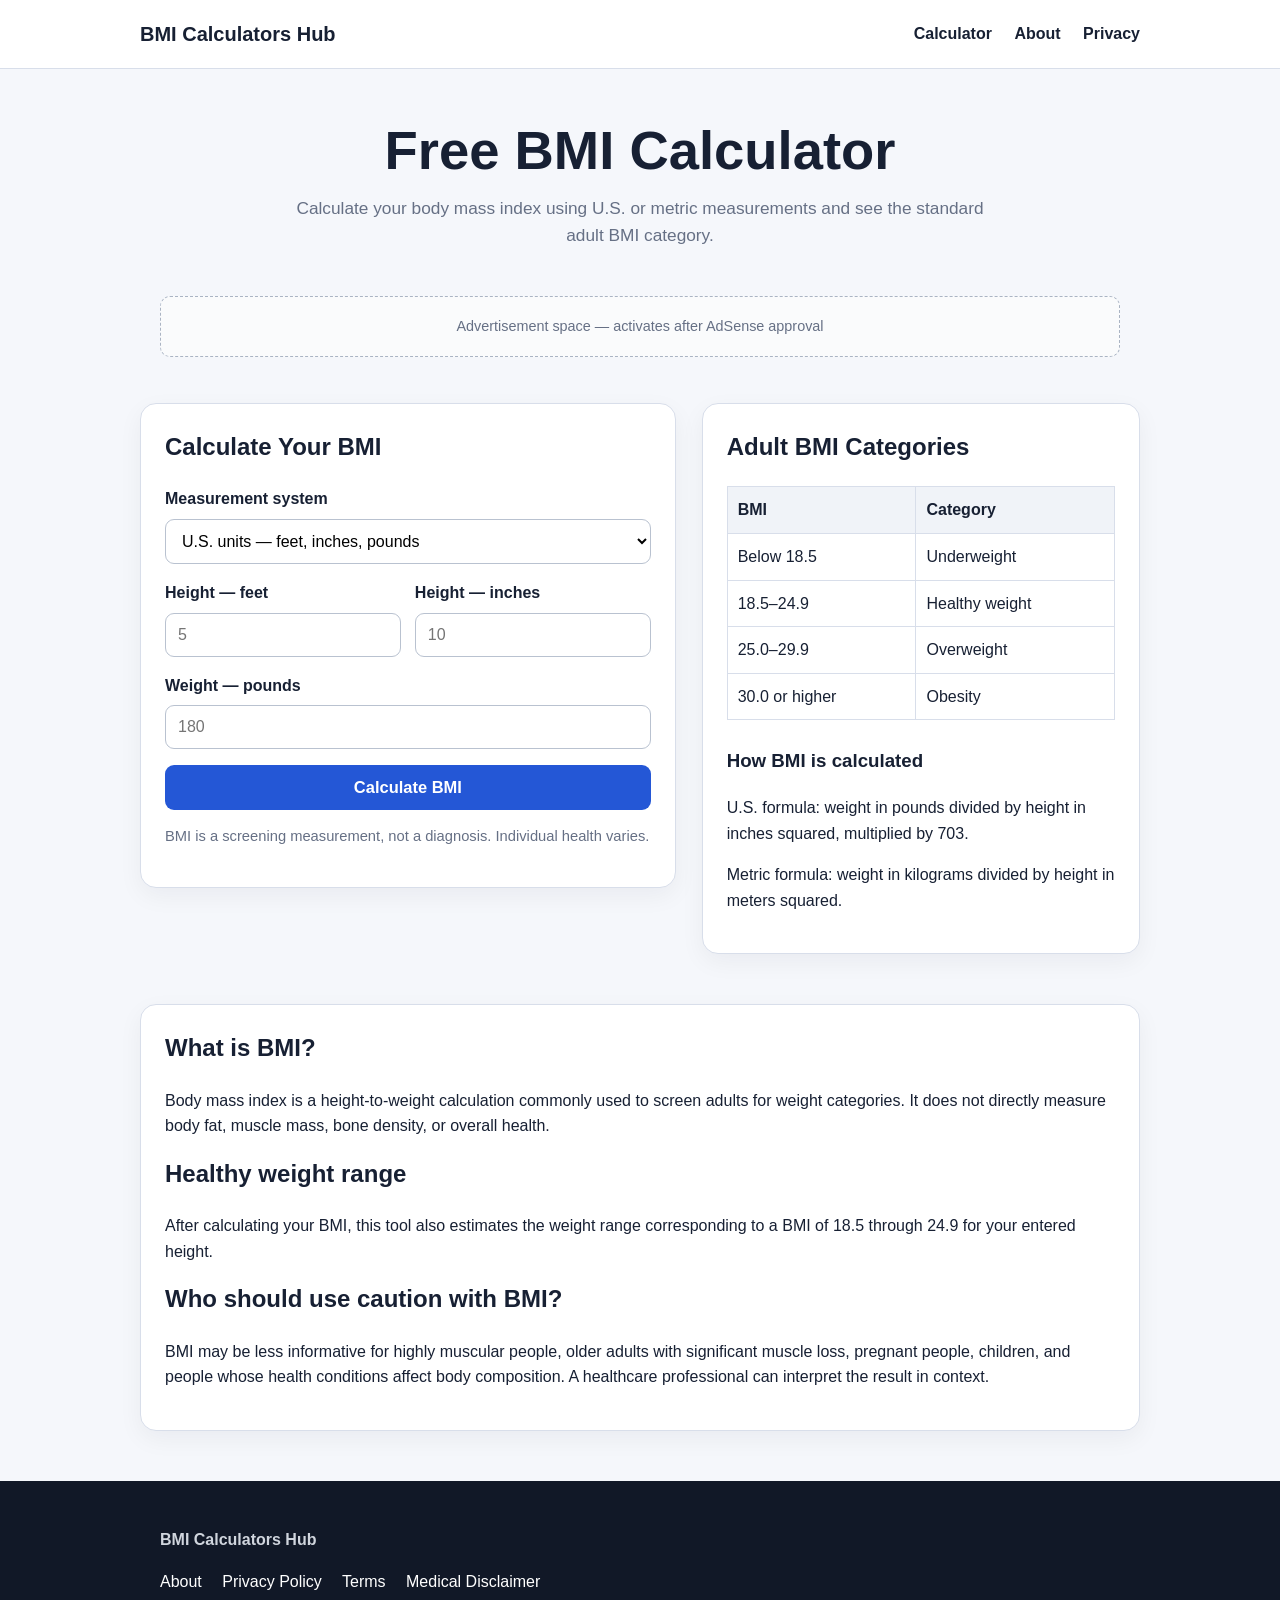
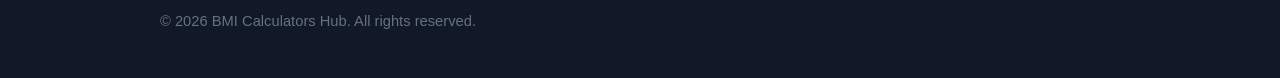
==== index.html @ f3362b6f "Add files via upload" ====
<!DOCTYPE html>
<html lang="en">
<head>

<meta charset="UTF-8">
<meta name="viewport" content="width=device-width, initial-scale=1.0">
<link rel="stylesheet" href="style.css">

<title>BMI Calculator – Calculate Your Body Mass Index</title>
<meta name="description" content="Use our free BMI calculator to estimate your body mass index and healthy weight range using feet, inches, pounds, centimeters, or kilograms.">
<link rel="canonical" href="https://bmicalculatorshub.com/">
<!-- Paste your AdSense code immediately below this line after Google gives it to you. -->
</head>
<body>

<header>
  <div class="wrap topbar">
    <a class="brand" href="index.html">BMI Calculators Hub</a>
    <nav>
      <a href="index.html">Calculator</a>
      <a href="about.html">About</a>
      <a href="privacy.html">Privacy</a>
    </nav>
  </div>
</header>

<main>
  <section class="hero wrap">
    <h1>Free BMI Calculator</h1>
    <p>Calculate your body mass index using U.S. or metric measurements and see the standard adult BMI category.</p>
  </section>

  <div class="wrap">
    <div class="ad-slot">Advertisement space — activates after AdSense approval</div>
  </div>

  <section class="wrap grid">
    <div class="card">
      <h2>Calculate Your BMI</h2>
      <div class="field">
        <label for="units">Measurement system</label>
        <select id="units">
          <option value="us">U.S. units — feet, inches, pounds</option>
          <option value="metric">Metric — centimeters, kilograms</option>
        </select>
      </div>

      <div id="usFields">
        <div class="row">
          <div class="field">
            <label for="feet">Height — feet</label>
            <input id="feet" type="number" min="1" max="8" placeholder="5">
          </div>
          <div class="field">
            <label for="inches">Height — inches</label>
            <input id="inches" type="number" min="0" max="11.99" step="0.1" placeholder="10">
          </div>
        </div>
        <div class="field">
          <label for="pounds">Weight — pounds</label>
          <input id="pounds" type="number" min="1" step="0.1" placeholder="180">
        </div>
      </div>

      <div id="metricFields" style="display:none">
        <div class="field">
          <label for="centimeters">Height — centimeters</label>
          <input id="centimeters" type="number" min="50" max="275" step="0.1" placeholder="178">
        </div>
        <div class="field">
          <label for="kilograms">Weight — kilograms</label>
          <input id="kilograms" type="number" min="1" step="0.1" placeholder="82">
        </div>
      </div>

      <button id="calculateBtn">Calculate BMI</button>
      <div class="result" id="result" aria-live="polite"></div>
      <p class="note">BMI is a screening measurement, not a diagnosis. Individual health varies.</p>
    </div>

    <aside class="card">
      <h2>Adult BMI Categories</h2>
      <table>
        <tr><th>BMI</th><th>Category</th></tr>
        <tr><td>Below 18.5</td><td>Underweight</td></tr>
        <tr><td>18.5–24.9</td><td>Healthy weight</td></tr>
        <tr><td>25.0–29.9</td><td>Overweight</td></tr>
        <tr><td>30.0 or higher</td><td>Obesity</td></tr>
      </table>
      <h3 style="margin-top:26px">How BMI is calculated</h3>
      <p>U.S. formula: weight in pounds divided by height in inches squared, multiplied by 703.</p>
      <p>Metric formula: weight in kilograms divided by height in meters squared.</p>
    </aside>
  </section>

  <section class="wrap card">
    <h2>What is BMI?</h2>
    <p>Body mass index is a height-to-weight calculation commonly used to screen adults for weight categories. It does not directly measure body fat, muscle mass, bone density, or overall health.</p>

    <h2>Healthy weight range</h2>
    <p>After calculating your BMI, this tool also estimates the weight range corresponding to a BMI of 18.5 through 24.9 for your entered height.</p>

    <h2>Who should use caution with BMI?</h2>
    <p>BMI may be less informative for highly muscular people, older adults with significant muscle loss, pregnant people, children, and people whose health conditions affect body composition. A healthcare professional can interpret the result in context.</p>
  </section>
</main>

<footer>
  <div class="wrap">
    <p><strong>BMI Calculators Hub</strong></p>
    <p>
      <a href="about.html">About</a>
      <a href="privacy.html">Privacy Policy</a>
      <a href="terms.html">Terms</a>
      <a href="disclaimer.html">Medical Disclaimer</a>
    </p>
    <p class="note">© 2026 BMI Calculators Hub. All rights reserved.</p>
  </div>
</footer>

<script src="script.js"></script>
</body>
</html>
---- style.css ----
:root{
  --bg:#f5f7fb;--card:#ffffff;--text:#172033;--muted:#667085;
  --primary:#2457d6;--primary-dark:#193fa3;--border:#d8deea;
  --good:#16794d;--warn:#a15c00;--bad:#b42318;
}
*{box-sizing:border-box}
body{
  margin:0;font-family:Arial,Helvetica,sans-serif;background:var(--bg);
  color:var(--text);line-height:1.6;
}
header{background:#fff;border-bottom:1px solid var(--border)}
.wrap{max-width:1000px;margin:auto;padding:0 20px}
.topbar{display:flex;justify-content:space-between;align-items:center;gap:20px;padding:18px 0;flex-wrap:wrap}
.brand{font-size:1.25rem;font-weight:800;color:var(--text);text-decoration:none}
nav a{color:var(--text);text-decoration:none;margin-left:18px;font-weight:600}
nav a:hover{color:var(--primary)}
.hero{padding:52px 0 26px;text-align:center}
.hero h1{font-size:clamp(2rem,5vw,3.4rem);line-height:1.1;margin:0 0 14px}
.hero p{max-width:700px;margin:0 auto;color:var(--muted);font-size:1.08rem}
.grid{display:grid;grid-template-columns:1.1fr .9fr;gap:26px;align-items:start;padding:26px 0 50px}
.card{background:var(--card);border:1px solid var(--border);border-radius:16px;padding:24px;box-shadow:0 8px 24px rgba(16,24,40,.05)}
.card h2,.card h3{margin-top:0}
label{display:block;font-weight:700;margin-bottom:7px}
input,select{
  width:100%;padding:12px;border:1px solid #b9c2d0;border-radius:9px;
  font-size:1rem;background:#fff
}
.row{display:grid;grid-template-columns:1fr 1fr;gap:14px}
.field{margin-bottom:16px}
button{
  width:100%;padding:13px 16px;border:0;border-radius:9px;background:var(--primary);
  color:#fff;font-size:1.03rem;font-weight:800;cursor:pointer
}
button:hover{background:var(--primary-dark)}
.result{margin-top:18px;padding:18px;border-radius:12px;background:#eef3ff;display:none}
.result strong{font-size:1.4rem}
.note{font-size:.92rem;color:var(--muted)}
table{width:100%;border-collapse:collapse;margin-top:12px}
th,td{border:1px solid var(--border);padding:10px;text-align:left}
th{background:#f0f3f8}
.content{padding:40px 0}
.content h1{line-height:1.2}
.content h2{margin-top:32px}
footer{margin-top:50px;background:#111827;color:#d0d5dd;padding:30px 0}
footer a{color:#fff;text-decoration:none;margin-right:16px}
.ad-slot{
  border:1px dashed #aab4c3;background:#fafbfc;color:#667085;text-align:center;
  padding:18px;border-radius:10px;margin:20px 0;font-size:.9rem
}
@media(max-width:760px){
  .grid{grid-template-columns:1fr}
  .row{grid-template-columns:1fr}
  nav a{margin-left:10px}
}
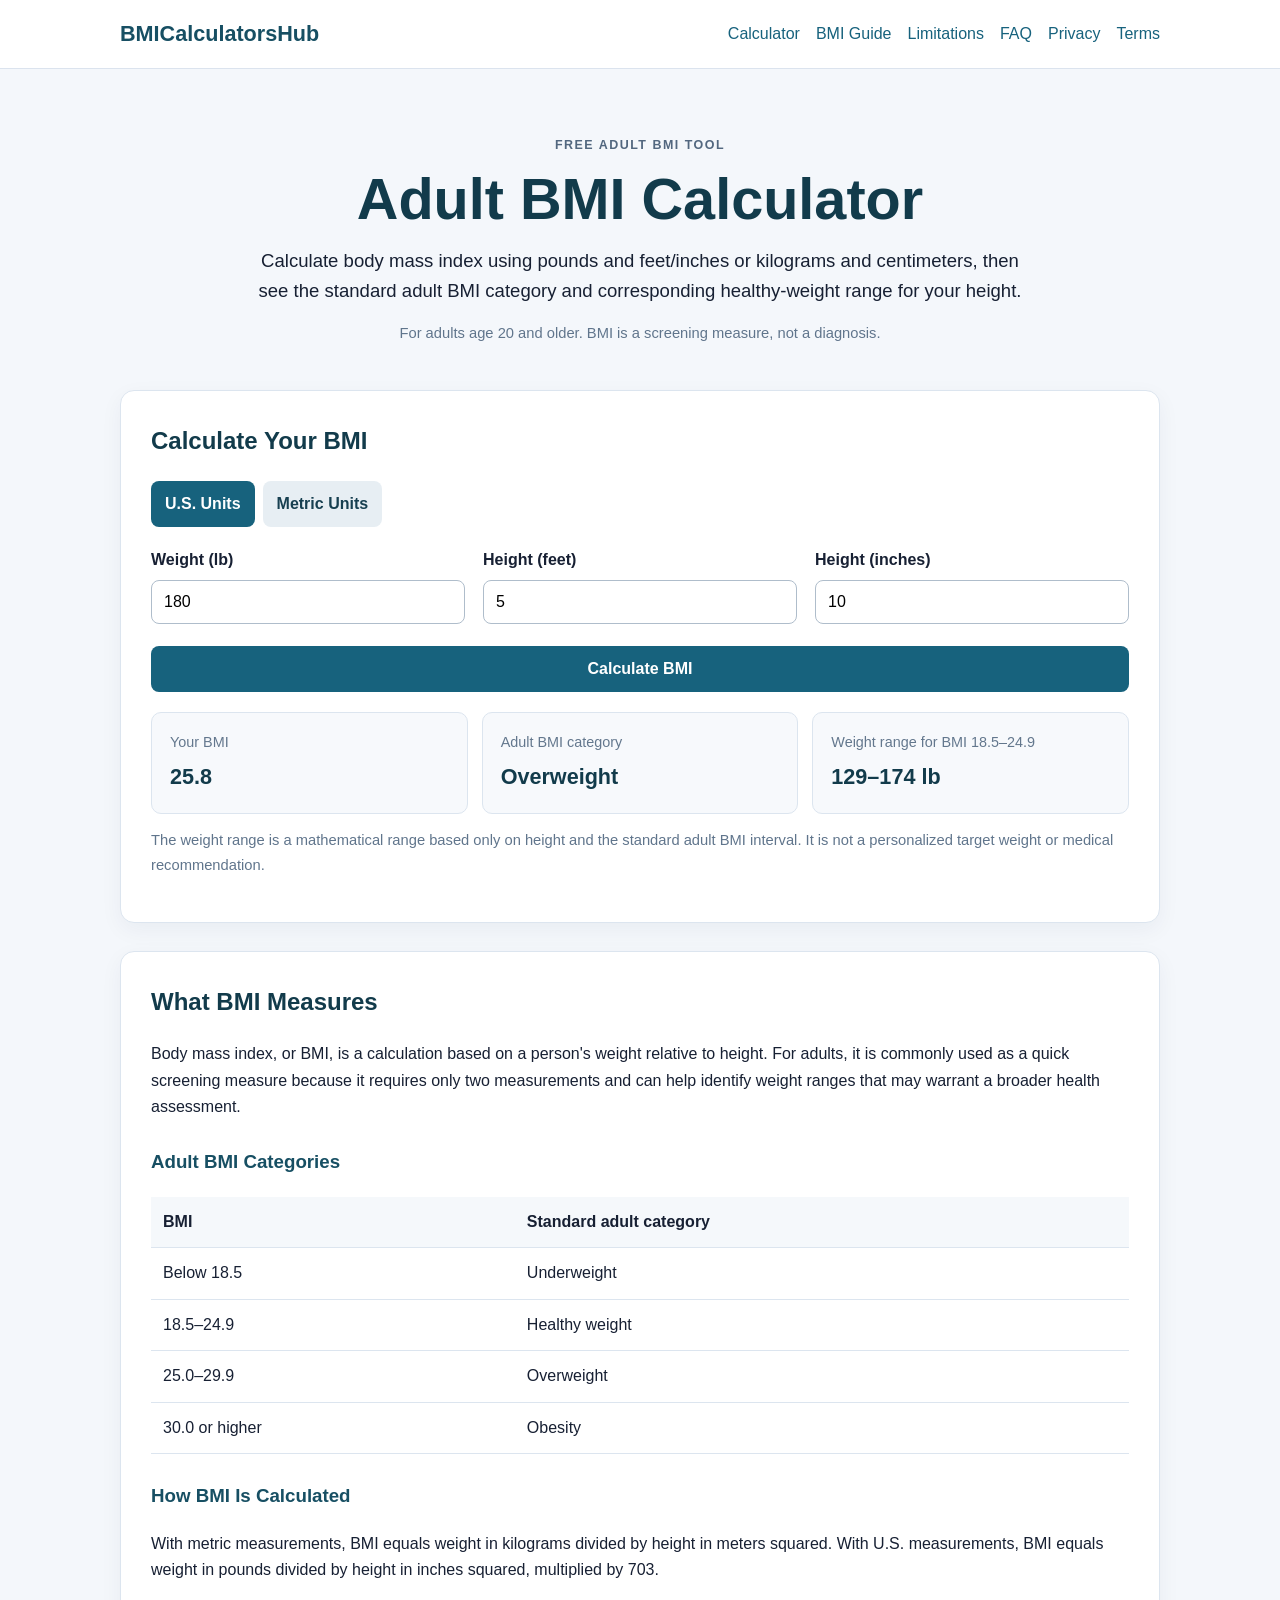
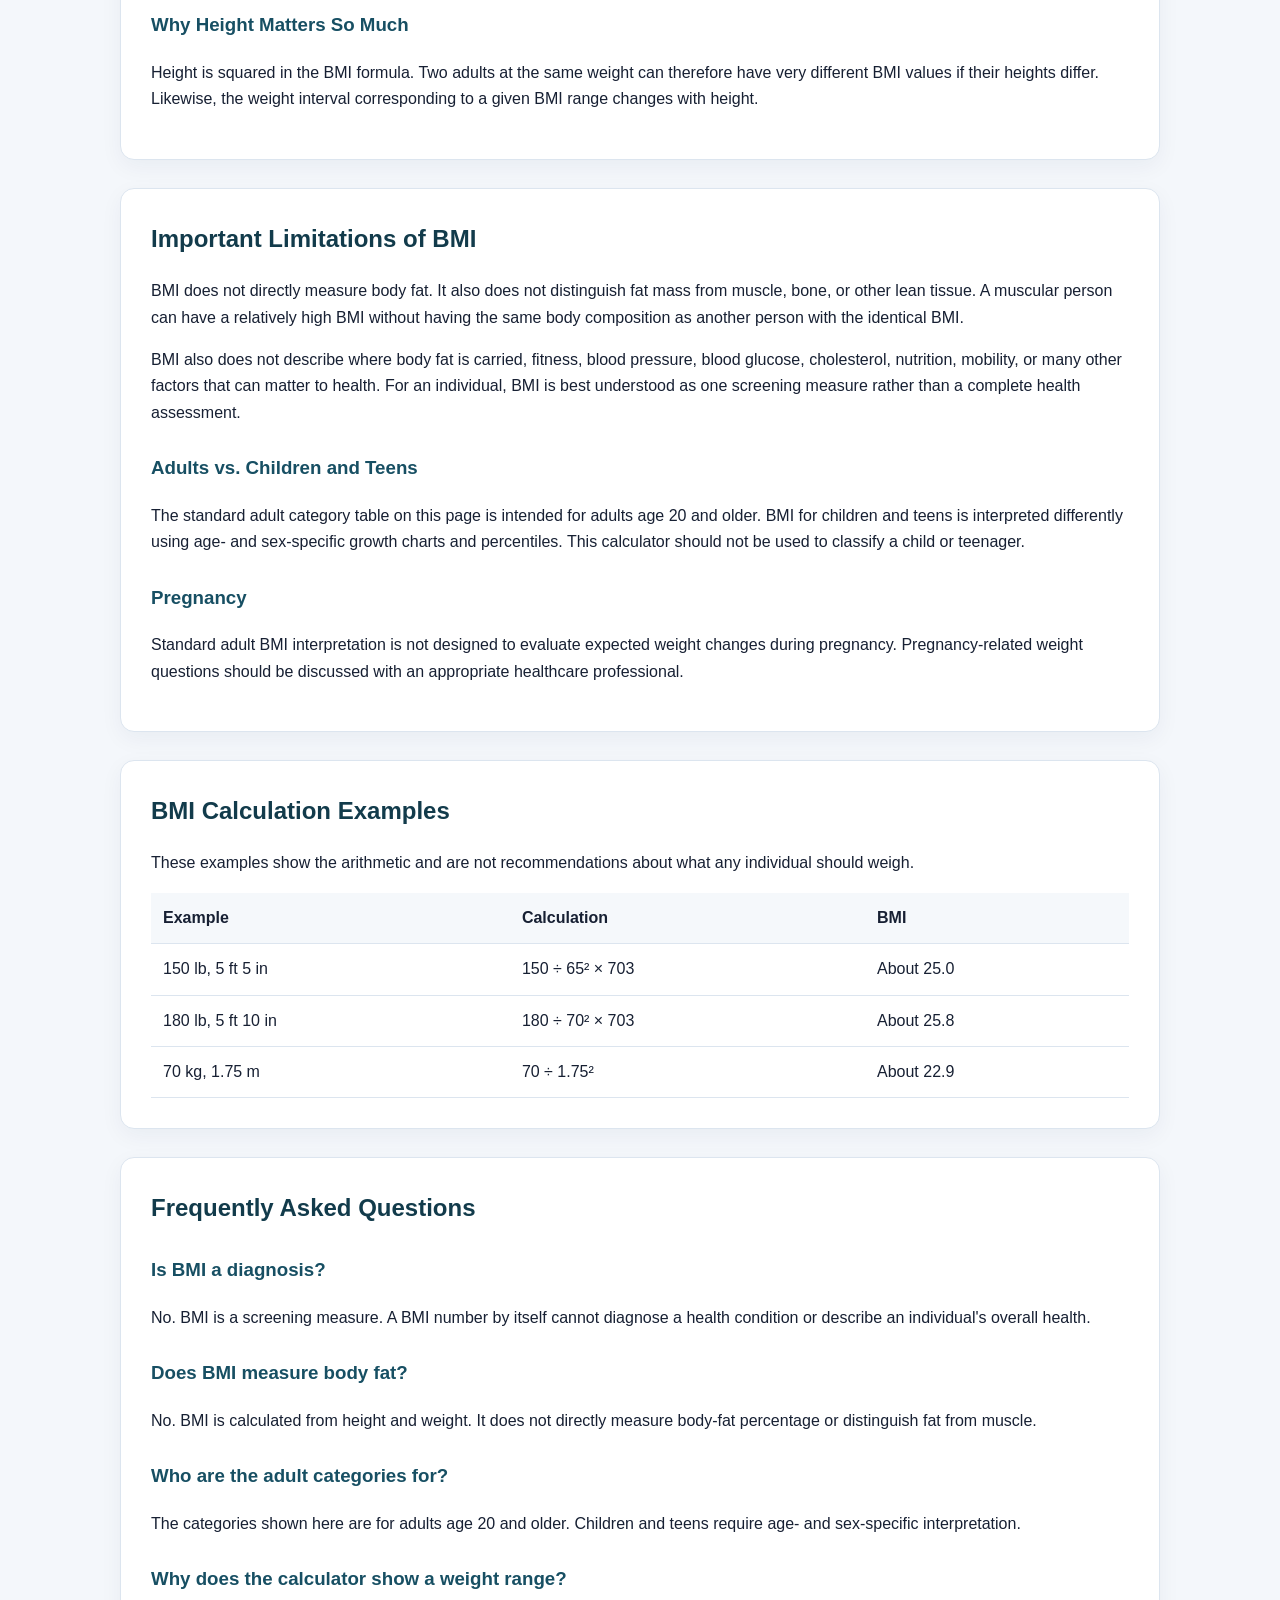
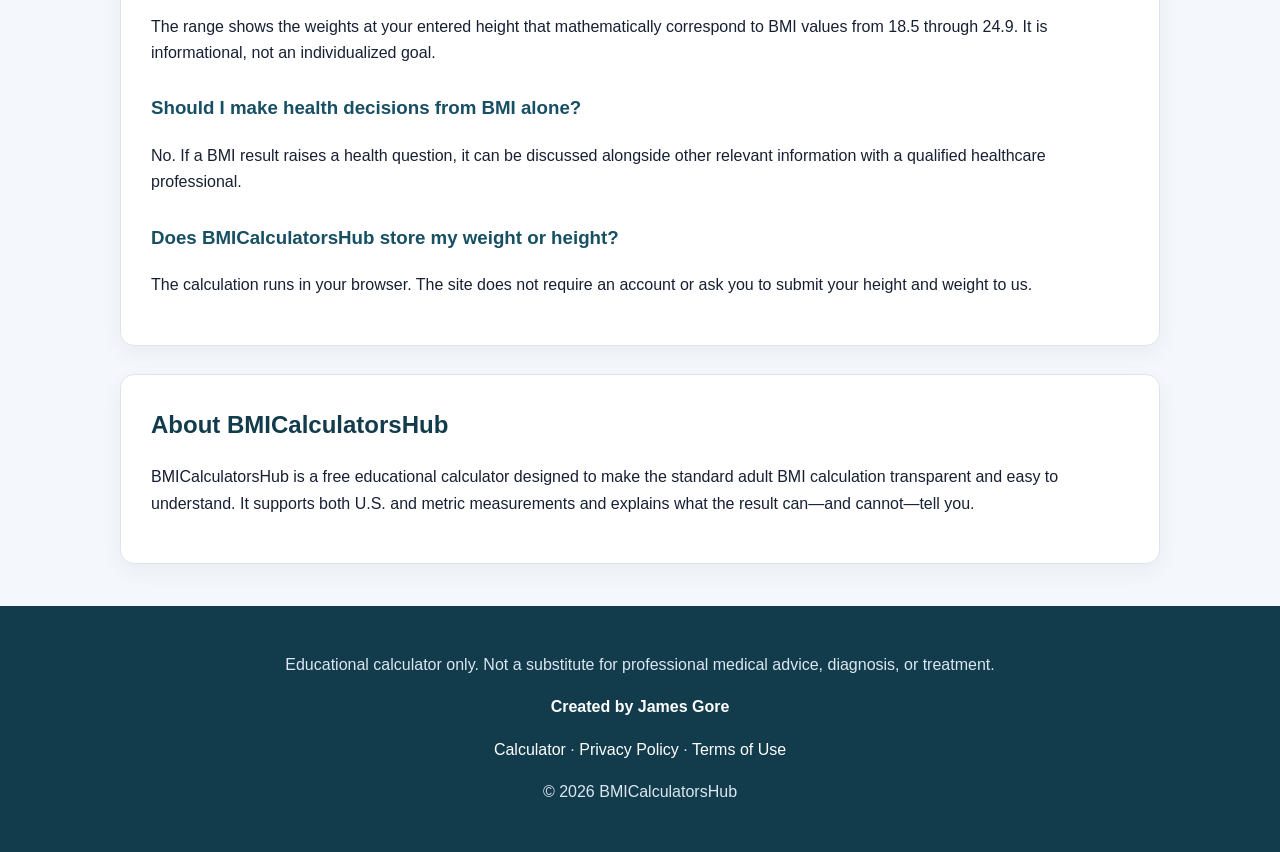
==== commit e97c8851: "Add files via upload" ====
--- a/index.html
+++ b/index.html
@@ -1,123 +1,27 @@
-<!DOCTYPE html>
-<html lang="en">
-<head>
+<!doctype html><html lang="en"><head><meta charset="utf-8"><meta name="viewport" content="width=device-width,initial-scale=1"><title>Adult BMI Calculator | BMICalculatorsHub</title><meta name="description" content="Free adult BMI calculator using U.S. or metric measurements. Calculate BMI, see the standard adult BMI category, and estimate the weight range corresponding to BMI 18.5–24.9."><link rel="stylesheet" href="style.css"></head><body>
+<header><div class="wrap top"><a class="brand" href="index.html">BMICalculatorsHub</a><nav><a href="#calculator">Calculator</a><a href="#guide">BMI Guide</a><a href="#limitations">Limitations</a><a href="#faq">FAQ</a><a href="privacy.html">Privacy</a><a href="terms.html">Terms</a></nav></div></header>
+<main class="wrap"><section class="hero"><p class="eyebrow">FREE ADULT BMI TOOL</p><h1>Adult BMI Calculator</h1><p class="lead">Calculate body mass index using pounds and feet/inches or kilograms and centimeters, then see the standard adult BMI category and corresponding healthy-weight range for your height.</p><p class="updated">For adults age 20 and older. BMI is a screening measure, not a diagnosis.</p></section>
 
-<meta charset="UTF-8">
-<meta name="viewport" content="width=device-width, initial-scale=1.0">
-<link rel="stylesheet" href="style.css">
+<section class="card" id="calculator"><h2>Calculate Your BMI</h2><div class="switch"><button class="unit active" data-unit="us">U.S. Units</button><button class="unit" data-unit="metric">Metric Units</button></div>
+<div id="usFields" class="grid"><label>Weight (lb)<input id="pounds" type="number" min="1" step=".1" value="180"></label><label>Height (feet)<input id="feet" type="number" min="1" step="1" value="5"></label><label>Height (inches)<input id="inches" type="number" min="0" max="11.99" step=".1" value="10"></label></div>
+<div id="metricFields" class="grid hidden"><label>Weight (kg)<input id="kg" type="number" min="1" step=".1" value="81.6"></label><label>Height (cm)<input id="cm" type="number" min="50" step=".1" value="177.8"></label></div>
+<button id="calculate">Calculate BMI</button><p id="msg"></p>
+<div class="results"><div><span>Your BMI</span><strong id="bmi">—</strong></div><div><span>Adult BMI category</span><strong id="category">—</strong></div><div><span>Weight range for BMI 18.5–24.9</span><strong id="range">—</strong></div></div>
+<p class="note">The weight range is a mathematical range based only on height and the standard adult BMI interval. It is not a personalized target weight or medical recommendation.</p></section>
 
-<title>BMI Calculator – Calculate Your Body Mass Index</title>
-<meta name="description" content="Use our free BMI calculator to estimate your body mass index and healthy weight range using feet, inches, pounds, centimeters, or kilograms.">
-<link rel="canonical" href="https://bmicalculatorshub.com/">
-<!-- Paste your AdSense code immediately below this line after Google gives it to you. -->
-</head>
-<body>
+<section class="content" id="guide"><h2>What BMI Measures</h2><p>Body mass index, or BMI, is a calculation based on a person's weight relative to height. For adults, it is commonly used as a quick screening measure because it requires only two measurements and can help identify weight ranges that may warrant a broader health assessment.</p>
+<h3>Adult BMI Categories</h3><div class="tablewrap"><table><thead><tr><th>BMI</th><th>Standard adult category</th></tr></thead><tbody><tr><td>Below 18.5</td><td>Underweight</td></tr><tr><td>18.5–24.9</td><td>Healthy weight</td></tr><tr><td>25.0–29.9</td><td>Overweight</td></tr><tr><td>30.0 or higher</td><td>Obesity</td></tr></tbody></table></div>
+<h3>How BMI Is Calculated</h3><p>With metric measurements, BMI equals weight in kilograms divided by height in meters squared. With U.S. measurements, BMI equals weight in pounds divided by height in inches squared, multiplied by 703.</p>
+<h3>Why Height Matters So Much</h3><p>Height is squared in the BMI formula. Two adults at the same weight can therefore have very different BMI values if their heights differ. Likewise, the weight interval corresponding to a given BMI range changes with height.</p></section>
 
-<header>
-  <div class="wrap topbar">
-    <a class="brand" href="index.html">BMI Calculators Hub</a>
-    <nav>
-      <a href="index.html">Calculator</a>
-      <a href="about.html">About</a>
-      <a href="privacy.html">Privacy</a>
-    </nav>
-  </div>
-</header>
+<section class="content" id="limitations"><h2>Important Limitations of BMI</h2><p>BMI does not directly measure body fat. It also does not distinguish fat mass from muscle, bone, or other lean tissue. A muscular person can have a relatively high BMI without having the same body composition as another person with the identical BMI.</p>
+<p>BMI also does not describe where body fat is carried, fitness, blood pressure, blood glucose, cholesterol, nutrition, mobility, or many other factors that can matter to health. For an individual, BMI is best understood as one screening measure rather than a complete health assessment.</p>
+<h3>Adults vs. Children and Teens</h3><p>The standard adult category table on this page is intended for adults age 20 and older. BMI for children and teens is interpreted differently using age- and sex-specific growth charts and percentiles. This calculator should not be used to classify a child or teenager.</p>
+<h3>Pregnancy</h3><p>Standard adult BMI interpretation is not designed to evaluate expected weight changes during pregnancy. Pregnancy-related weight questions should be discussed with an appropriate healthcare professional.</p></section>
 
-<main>
-  <section class="hero wrap">
-    <h1>Free BMI Calculator</h1>
-    <p>Calculate your body mass index using U.S. or metric measurements and see the standard adult BMI category.</p>
-  </section>
+<section class="content"><h2>BMI Calculation Examples</h2><p>These examples show the arithmetic and are not recommendations about what any individual should weigh.</p><div class="tablewrap"><table><thead><tr><th>Example</th><th>Calculation</th><th>BMI</th></tr></thead><tbody><tr><td>150 lb, 5 ft 5 in</td><td>150 ÷ 65² × 703</td><td>About 25.0</td></tr><tr><td>180 lb, 5 ft 10 in</td><td>180 ÷ 70² × 703</td><td>About 25.8</td></tr><tr><td>70 kg, 1.75 m</td><td>70 ÷ 1.75²</td><td>About 22.9</td></tr></tbody></table></div></section>
 
-  <div class="wrap">
-    <div class="ad-slot">Advertisement space — activates after AdSense approval</div>
-  </div>
+<section class="content" id="faq"><h2>Frequently Asked Questions</h2><h3>Is BMI a diagnosis?</h3><p>No. BMI is a screening measure. A BMI number by itself cannot diagnose a health condition or describe an individual's overall health.</p><h3>Does BMI measure body fat?</h3><p>No. BMI is calculated from height and weight. It does not directly measure body-fat percentage or distinguish fat from muscle.</p><h3>Who are the adult categories for?</h3><p>The categories shown here are for adults age 20 and older. Children and teens require age- and sex-specific interpretation.</p><h3>Why does the calculator show a weight range?</h3><p>The range shows the weights at your entered height that mathematically correspond to BMI values from 18.5 through 24.9. It is informational, not an individualized goal.</p><h3>Should I make health decisions from BMI alone?</h3><p>No. If a BMI result raises a health question, it can be discussed alongside other relevant information with a qualified healthcare professional.</p><h3>Does BMICalculatorsHub store my weight or height?</h3><p>The calculation runs in your browser. The site does not require an account or ask you to submit your height and weight to us.</p></section>
 
-  <section class="wrap grid">
-    <div class="card">
-      <h2>Calculate Your BMI</h2>
-      <div class="field">
-        <label for="units">Measurement system</label>
-        <select id="units">
-          <option value="us">U.S. units — feet, inches, pounds</option>
-          <option value="metric">Metric — centimeters, kilograms</option>
-        </select>
-      </div>
-
-      <div id="usFields">
-        <div class="row">
-          <div class="field">
-            <label for="feet">Height — feet</label>
-            <input id="feet" type="number" min="1" max="8" placeholder="5">
-          </div>
-          <div class="field">
-            <label for="inches">Height — inches</label>
-            <input id="inches" type="number" min="0" max="11.99" step="0.1" placeholder="10">
-          </div>
-        </div>
-        <div class="field">
-          <label for="pounds">Weight — pounds</label>
-          <input id="pounds" type="number" min="1" step="0.1" placeholder="180">
-        </div>
-      </div>
-
-      <div id="metricFields" style="display:none">
-        <div class="field">
-          <label for="centimeters">Height — centimeters</label>
-          <input id="centimeters" type="number" min="50" max="275" step="0.1" placeholder="178">
-        </div>
-        <div class="field">
-          <label for="kilograms">Weight — kilograms</label>
-          <input id="kilograms" type="number" min="1" step="0.1" placeholder="82">
-        </div>
-      </div>
-
-      <button id="calculateBtn">Calculate BMI</button>
-      <div class="result" id="result" aria-live="polite"></div>
-      <p class="note">BMI is a screening measurement, not a diagnosis. Individual health varies.</p>
-    </div>
-
-    <aside class="card">
-      <h2>Adult BMI Categories</h2>
-      <table>
-        <tr><th>BMI</th><th>Category</th></tr>
-        <tr><td>Below 18.5</td><td>Underweight</td></tr>
-        <tr><td>18.5–24.9</td><td>Healthy weight</td></tr>
-        <tr><td>25.0–29.9</td><td>Overweight</td></tr>
-        <tr><td>30.0 or higher</td><td>Obesity</td></tr>
-      </table>
-      <h3 style="margin-top:26px">How BMI is calculated</h3>
-      <p>U.S. formula: weight in pounds divided by height in inches squared, multiplied by 703.</p>
-      <p>Metric formula: weight in kilograms divided by height in meters squared.</p>
-    </aside>
-  </section>
-
-  <section class="wrap card">
-    <h2>What is BMI?</h2>
-    <p>Body mass index is a height-to-weight calculation commonly used to screen adults for weight categories. It does not directly measure body fat, muscle mass, bone density, or overall health.</p>
-
-    <h2>Healthy weight range</h2>
-    <p>After calculating your BMI, this tool also estimates the weight range corresponding to a BMI of 18.5 through 24.9 for your entered height.</p>
-
-    <h2>Who should use caution with BMI?</h2>
-    <p>BMI may be less informative for highly muscular people, older adults with significant muscle loss, pregnant people, children, and people whose health conditions affect body composition. A healthcare professional can interpret the result in context.</p>
-  </section>
-</main>
-
-<footer>
-  <div class="wrap">
-    <p><strong>BMI Calculators Hub</strong></p>
-    <p>
-      <a href="about.html">About</a>
-      <a href="privacy.html">Privacy Policy</a>
-      <a href="terms.html">Terms</a>
-      <a href="disclaimer.html">Medical Disclaimer</a>
-    </p>
-    <p class="note">© 2026 BMI Calculators Hub. All rights reserved.</p>
-  </div>
-</footer>
-
-<script src="script.js"></script>
-</body>
-</html>
+<section class="content"><h2>About BMICalculatorsHub</h2><p>BMICalculatorsHub is a free educational calculator designed to make the standard adult BMI calculation transparent and easy to understand. It supports both U.S. and metric measurements and explains what the result can—and cannot—tell you.</p></section></main>
+<footer><div class="wrap"><p>Educational calculator only. Not a substitute for professional medical advice, diagnosis, or treatment.</p><p class="creator">Created by James Gore</p><p><a href="index.html">Calculator</a> · <a href="privacy.html">Privacy Policy</a> · <a href="terms.html">Terms of Use</a></p><p>© <span id="year"></span> BMICalculatorsHub</p></div></footer><script src="script.js"></script></body></html>
--- a/style.css
+++ b/style.css
@@ -1,54 +1 @@
-:root{
-  --bg:#f5f7fb;--card:#ffffff;--text:#172033;--muted:#667085;
-  --primary:#2457d6;--primary-dark:#193fa3;--border:#d8deea;
-  --good:#16794d;--warn:#a15c00;--bad:#b42318;
-}
-*{box-sizing:border-box}
-body{
-  margin:0;font-family:Arial,Helvetica,sans-serif;background:var(--bg);
-  color:var(--text);line-height:1.6;
-}
-header{background:#fff;border-bottom:1px solid var(--border)}
-.wrap{max-width:1000px;margin:auto;padding:0 20px}
-.topbar{display:flex;justify-content:space-between;align-items:center;gap:20px;padding:18px 0;flex-wrap:wrap}
-.brand{font-size:1.25rem;font-weight:800;color:var(--text);text-decoration:none}
-nav a{color:var(--text);text-decoration:none;margin-left:18px;font-weight:600}
-nav a:hover{color:var(--primary)}
-.hero{padding:52px 0 26px;text-align:center}
-.hero h1{font-size:clamp(2rem,5vw,3.4rem);line-height:1.1;margin:0 0 14px}
-.hero p{max-width:700px;margin:0 auto;color:var(--muted);font-size:1.08rem}
-.grid{display:grid;grid-template-columns:1.1fr .9fr;gap:26px;align-items:start;padding:26px 0 50px}
-.card{background:var(--card);border:1px solid var(--border);border-radius:16px;padding:24px;box-shadow:0 8px 24px rgba(16,24,40,.05)}
-.card h2,.card h3{margin-top:0}
-label{display:block;font-weight:700;margin-bottom:7px}
-input,select{
-  width:100%;padding:12px;border:1px solid #b9c2d0;border-radius:9px;
-  font-size:1rem;background:#fff
-}
-.row{display:grid;grid-template-columns:1fr 1fr;gap:14px}
-.field{margin-bottom:16px}
-button{
-  width:100%;padding:13px 16px;border:0;border-radius:9px;background:var(--primary);
-  color:#fff;font-size:1.03rem;font-weight:800;cursor:pointer
-}
-button:hover{background:var(--primary-dark)}
-.result{margin-top:18px;padding:18px;border-radius:12px;background:#eef3ff;display:none}
-.result strong{font-size:1.4rem}
-.note{font-size:.92rem;color:var(--muted)}
-table{width:100%;border-collapse:collapse;margin-top:12px}
-th,td{border:1px solid var(--border);padding:10px;text-align:left}
-th{background:#f0f3f8}
-.content{padding:40px 0}
-.content h1{line-height:1.2}
-.content h2{margin-top:32px}
-footer{margin-top:50px;background:#111827;color:#d0d5dd;padding:30px 0}
-footer a{color:#fff;text-decoration:none;margin-right:16px}
-.ad-slot{
-  border:1px dashed #aab4c3;background:#fafbfc;color:#667085;text-align:center;
-  padding:18px;border-radius:10px;margin:20px 0;font-size:.9rem
-}
-@media(max-width:760px){
-  .grid{grid-template-columns:1fr}
-  .row{grid-template-columns:1fr}
-  nav a{margin-left:10px}
-}
+*{box-sizing:border-box}html{scroll-behavior:smooth}body{margin:0;font-family:Arial,Helvetica,sans-serif;background:#f4f7fb;color:#172033;line-height:1.65}.wrap{width:min(1040px,92%);margin:auto}header{background:#fff;border-bottom:1px solid #dbe3ee;position:sticky;top:0;z-index:5}.top{display:flex;justify-content:space-between;align-items:center;gap:20px;padding:16px 0}.brand{font-size:1.35rem;font-weight:800;color:#174f63;text-decoration:none}nav{display:flex;gap:16px;flex-wrap:wrap}a{color:#17627d;text-decoration:none}a:hover{text-decoration:underline}.hero{text-align:center;padding:54px 0 30px}.eyebrow{font-size:.78rem;font-weight:800;letter-spacing:.12em;color:#52677f}.hero h1{font-size:clamp(2.2rem,6vw,3.6rem);line-height:1.1;margin:6px 0 14px;color:#123b4b}.lead{font-size:1.16rem;max-width:780px;margin:auto}.updated,.note{font-size:.92rem;color:#60758c}.card,.content{background:#fff;border:1px solid #dce5ef;border-radius:14px;padding:30px;margin-bottom:28px;box-shadow:0 7px 22px rgba(20,45,75,.05)}h2{color:#123b4b;margin-top:0}h3{color:#174f63;margin-top:27px}.grid{display:grid;grid-template-columns:repeat(3,1fr);gap:18px}.hidden{display:none}label{font-weight:700}input{width:100%;margin-top:7px;padding:12px;border:1px solid #afbdcb;border-radius:8px;font-size:1rem}.switch{display:flex;gap:8px;margin-bottom:20px}.unit{width:auto;margin:0;background:#e7eef3;color:#173f50}.unit.active{background:#17627d;color:#fff}button{width:100%;margin-top:22px;padding:14px;border:0;border-radius:8px;background:#17627d;color:#fff;font-size:1rem;font-weight:800;cursor:pointer}.results{display:grid;grid-template-columns:repeat(3,1fr);gap:14px;margin-top:20px}.results div{background:#f7f9fc;border:1px solid #dce5ef;border-radius:10px;padding:18px}.results span{display:block;color:#63778d;font-size:.9rem}.results strong{display:block;font-size:1.35rem;color:#123b4b;margin-top:4px}.tablewrap{overflow-x:auto}table{width:100%;border-collapse:collapse}th,td{text-align:left;padding:12px;border-bottom:1px solid #dce5ef}th{background:#f5f8fb}.back{display:inline-block;margin-top:24px;padding:11px 18px;background:#17627d;color:#fff;border-radius:8px;font-weight:800}.back:hover{text-decoration:none}footer{background:#123b4b;color:#dbe7f2;padding:30px 0;text-align:center;margin-top:42px}footer a{color:#fff}.creator{font-weight:800;color:#fff}@media(max-width:760px){header{position:static}.top{flex-direction:column;align-items:flex-start}.grid,.results{grid-template-columns:1fr}.card,.content{padding:21px}}
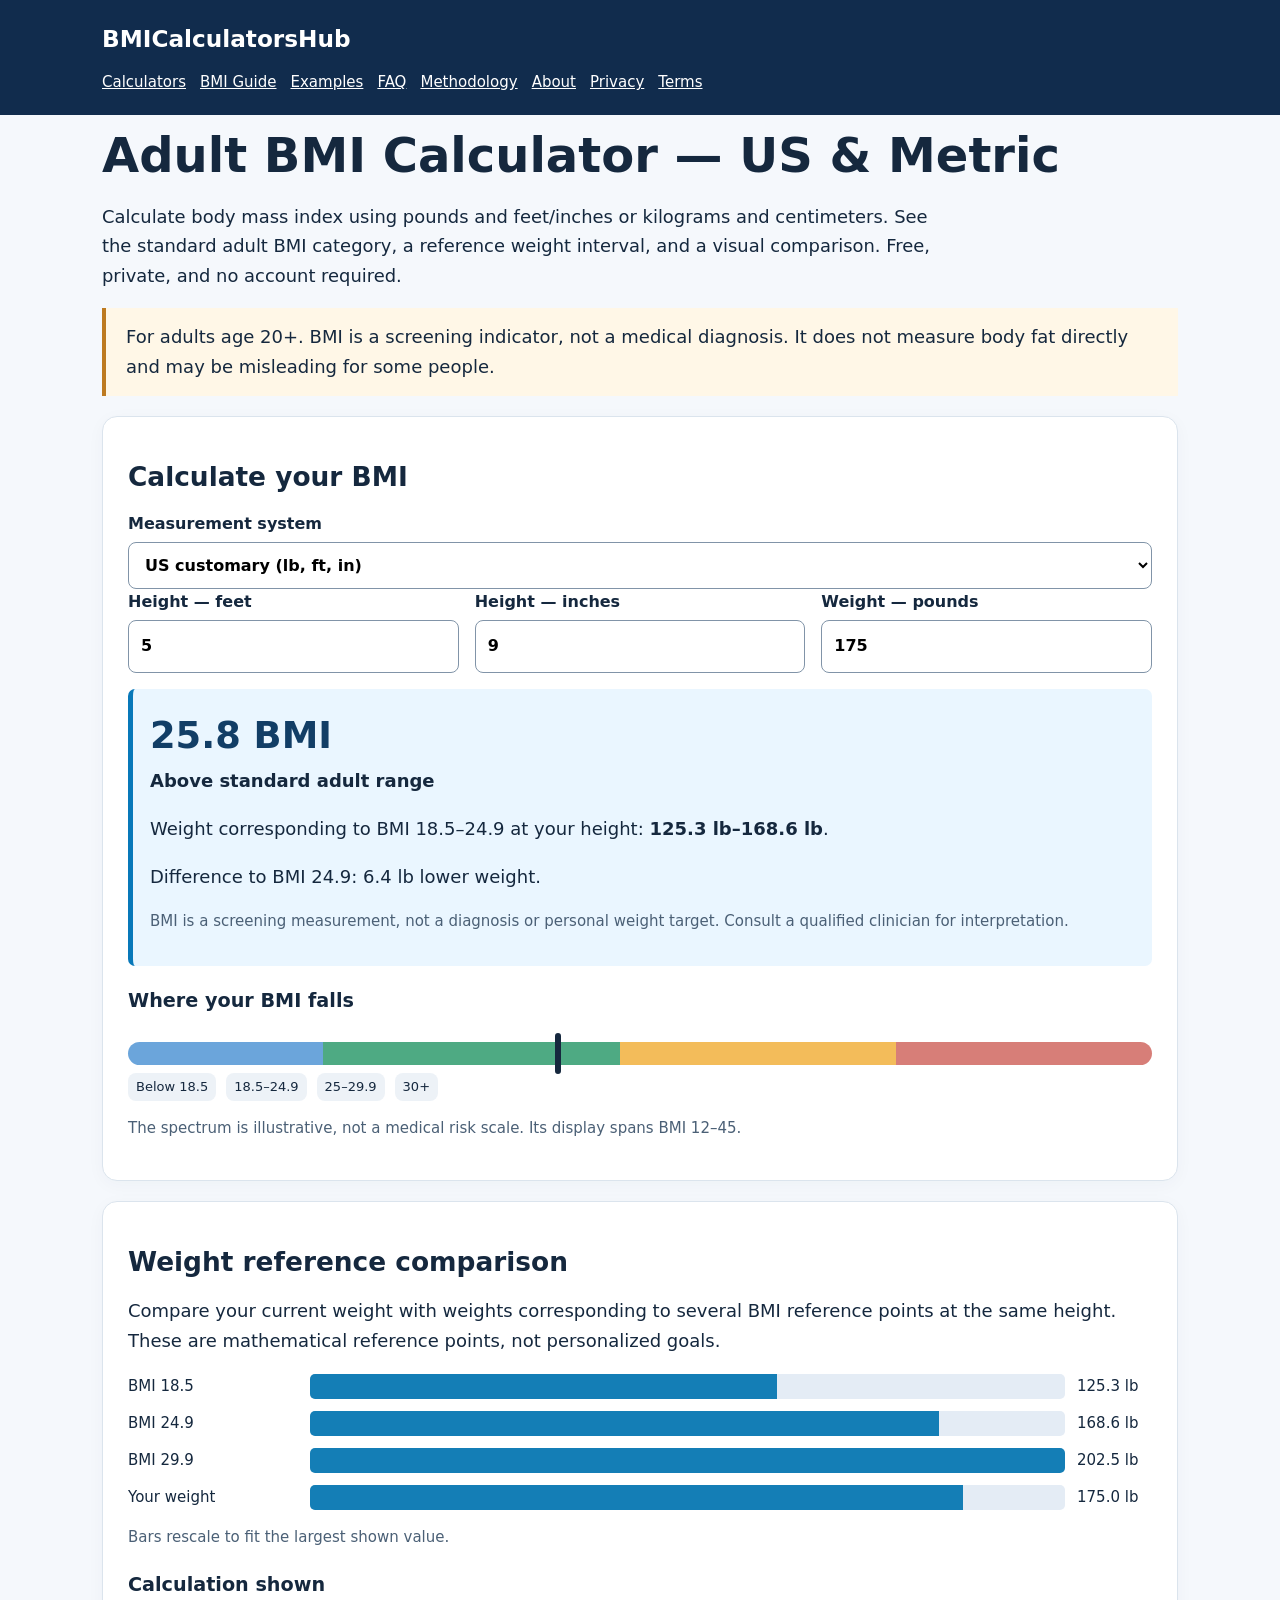
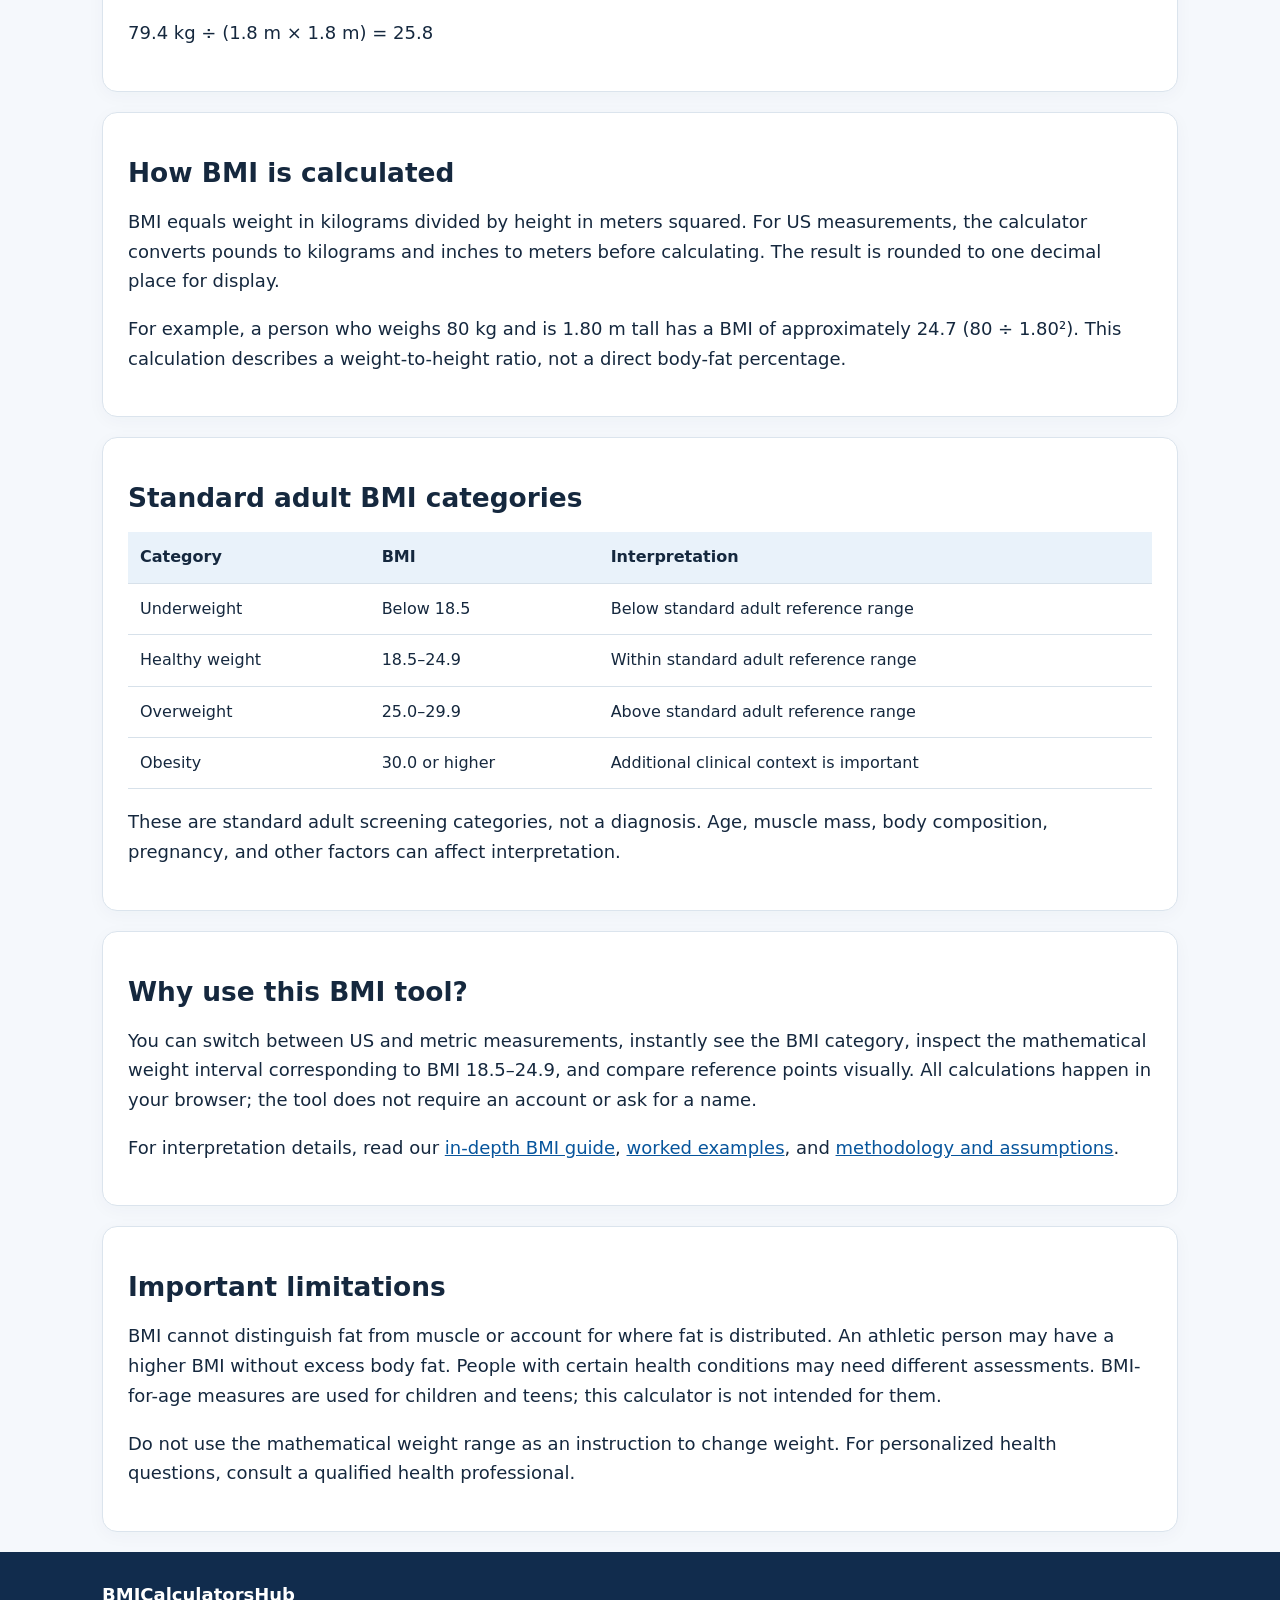
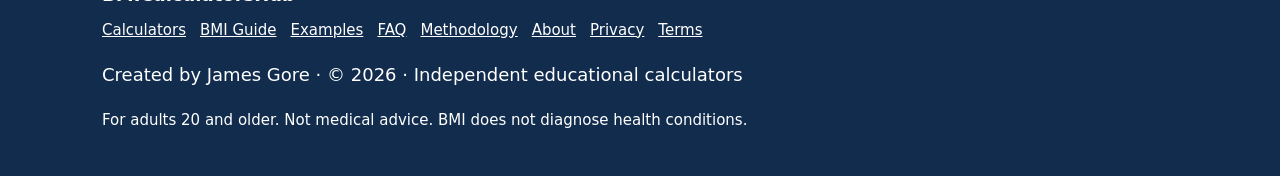
==== commit e141017c: "Add files via upload" ====
--- a/index.html
+++ b/index.html
@@ -1,27 +1 @@
-<!doctype html><html lang="en"><head><meta charset="utf-8"><meta name="viewport" content="width=device-width,initial-scale=1"><title>Adult BMI Calculator | BMICalculatorsHub</title><meta name="description" content="Free adult BMI calculator using U.S. or metric measurements. Calculate BMI, see the standard adult BMI category, and estimate the weight range corresponding to BMI 18.5–24.9."><link rel="stylesheet" href="style.css"></head><body>
-<header><div class="wrap top"><a class="brand" href="index.html">BMICalculatorsHub</a><nav><a href="#calculator">Calculator</a><a href="#guide">BMI Guide</a><a href="#limitations">Limitations</a><a href="#faq">FAQ</a><a href="privacy.html">Privacy</a><a href="terms.html">Terms</a></nav></div></header>
-<main class="wrap"><section class="hero"><p class="eyebrow">FREE ADULT BMI TOOL</p><h1>Adult BMI Calculator</h1><p class="lead">Calculate body mass index using pounds and feet/inches or kilograms and centimeters, then see the standard adult BMI category and corresponding healthy-weight range for your height.</p><p class="updated">For adults age 20 and older. BMI is a screening measure, not a diagnosis.</p></section>
-
-<section class="card" id="calculator"><h2>Calculate Your BMI</h2><div class="switch"><button class="unit active" data-unit="us">U.S. Units</button><button class="unit" data-unit="metric">Metric Units</button></div>
-<div id="usFields" class="grid"><label>Weight (lb)<input id="pounds" type="number" min="1" step=".1" value="180"></label><label>Height (feet)<input id="feet" type="number" min="1" step="1" value="5"></label><label>Height (inches)<input id="inches" type="number" min="0" max="11.99" step=".1" value="10"></label></div>
-<div id="metricFields" class="grid hidden"><label>Weight (kg)<input id="kg" type="number" min="1" step=".1" value="81.6"></label><label>Height (cm)<input id="cm" type="number" min="50" step=".1" value="177.8"></label></div>
-<button id="calculate">Calculate BMI</button><p id="msg"></p>
-<div class="results"><div><span>Your BMI</span><strong id="bmi">—</strong></div><div><span>Adult BMI category</span><strong id="category">—</strong></div><div><span>Weight range for BMI 18.5–24.9</span><strong id="range">—</strong></div></div>
-<p class="note">The weight range is a mathematical range based only on height and the standard adult BMI interval. It is not a personalized target weight or medical recommendation.</p></section>
-
-<section class="content" id="guide"><h2>What BMI Measures</h2><p>Body mass index, or BMI, is a calculation based on a person's weight relative to height. For adults, it is commonly used as a quick screening measure because it requires only two measurements and can help identify weight ranges that may warrant a broader health assessment.</p>
-<h3>Adult BMI Categories</h3><div class="tablewrap"><table><thead><tr><th>BMI</th><th>Standard adult category</th></tr></thead><tbody><tr><td>Below 18.5</td><td>Underweight</td></tr><tr><td>18.5–24.9</td><td>Healthy weight</td></tr><tr><td>25.0–29.9</td><td>Overweight</td></tr><tr><td>30.0 or higher</td><td>Obesity</td></tr></tbody></table></div>
-<h3>How BMI Is Calculated</h3><p>With metric measurements, BMI equals weight in kilograms divided by height in meters squared. With U.S. measurements, BMI equals weight in pounds divided by height in inches squared, multiplied by 703.</p>
-<h3>Why Height Matters So Much</h3><p>Height is squared in the BMI formula. Two adults at the same weight can therefore have very different BMI values if their heights differ. Likewise, the weight interval corresponding to a given BMI range changes with height.</p></section>
-
-<section class="content" id="limitations"><h2>Important Limitations of BMI</h2><p>BMI does not directly measure body fat. It also does not distinguish fat mass from muscle, bone, or other lean tissue. A muscular person can have a relatively high BMI without having the same body composition as another person with the identical BMI.</p>
-<p>BMI also does not describe where body fat is carried, fitness, blood pressure, blood glucose, cholesterol, nutrition, mobility, or many other factors that can matter to health. For an individual, BMI is best understood as one screening measure rather than a complete health assessment.</p>
-<h3>Adults vs. Children and Teens</h3><p>The standard adult category table on this page is intended for adults age 20 and older. BMI for children and teens is interpreted differently using age- and sex-specific growth charts and percentiles. This calculator should not be used to classify a child or teenager.</p>
-<h3>Pregnancy</h3><p>Standard adult BMI interpretation is not designed to evaluate expected weight changes during pregnancy. Pregnancy-related weight questions should be discussed with an appropriate healthcare professional.</p></section>
-
-<section class="content"><h2>BMI Calculation Examples</h2><p>These examples show the arithmetic and are not recommendations about what any individual should weigh.</p><div class="tablewrap"><table><thead><tr><th>Example</th><th>Calculation</th><th>BMI</th></tr></thead><tbody><tr><td>150 lb, 5 ft 5 in</td><td>150 ÷ 65² × 703</td><td>About 25.0</td></tr><tr><td>180 lb, 5 ft 10 in</td><td>180 ÷ 70² × 703</td><td>About 25.8</td></tr><tr><td>70 kg, 1.75 m</td><td>70 ÷ 1.75²</td><td>About 22.9</td></tr></tbody></table></div></section>
-
-<section class="content" id="faq"><h2>Frequently Asked Questions</h2><h3>Is BMI a diagnosis?</h3><p>No. BMI is a screening measure. A BMI number by itself cannot diagnose a health condition or describe an individual's overall health.</p><h3>Does BMI measure body fat?</h3><p>No. BMI is calculated from height and weight. It does not directly measure body-fat percentage or distinguish fat from muscle.</p><h3>Who are the adult categories for?</h3><p>The categories shown here are for adults age 20 and older. Children and teens require age- and sex-specific interpretation.</p><h3>Why does the calculator show a weight range?</h3><p>The range shows the weights at your entered height that mathematically correspond to BMI values from 18.5 through 24.9. It is informational, not an individualized goal.</p><h3>Should I make health decisions from BMI alone?</h3><p>No. If a BMI result raises a health question, it can be discussed alongside other relevant information with a qualified healthcare professional.</p><h3>Does BMICalculatorsHub store my weight or height?</h3><p>The calculation runs in your browser. The site does not require an account or ask you to submit your height and weight to us.</p></section>
-
-<section class="content"><h2>About BMICalculatorsHub</h2><p>BMICalculatorsHub is a free educational calculator designed to make the standard adult BMI calculation transparent and easy to understand. It supports both U.S. and metric measurements and explains what the result can—and cannot—tell you.</p></section></main>
-<footer><div class="wrap"><p>Educational calculator only. Not a substitute for professional medical advice, diagnosis, or treatment.</p><p class="creator">Created by James Gore</p><p><a href="index.html">Calculator</a> · <a href="privacy.html">Privacy Policy</a> · <a href="terms.html">Terms of Use</a></p><p>© <span id="year"></span> BMICalculatorsHub</p></div></footer><script src="script.js"></script></body></html>+<!doctype html><html lang="en"><head><meta charset="utf-8"><meta name="viewport" content="width=device-width,initial-scale=1"><meta name="theme-color" content="#112c4d"><title>Adult BMI Calculator | BMICalculatorsHub</title><meta name="description" content="Free adult BMI calculator with US and metric inputs, category guidance, reference weights, interactive visuals, and clear limitations."><link rel="canonical" href="https://bmicalculatorshub.com/index.html"><link rel="stylesheet" href="style.css"><script async src="https://pagead2.googlesyndication.com/pagead/js/adsbygoogle.js?client=ca-pub-5287196493103465" crossorigin="anonymous"></script></head><body><header><div class="wrap"><a class="brand" href="index.html">BMICalculatorsHub</a><nav aria-label="Main navigation"><a href="index.html">Calculators</a><a href="guide.html">BMI Guide</a><a href="examples.html">Examples</a><a href="faq.html">FAQ</a><a href="methodology.html">Methodology</a><a href="about.html">About</a><a href="privacy.html">Privacy</a><a href="terms.html">Terms</a></nav></div></header><main class="wrap"><h1>Adult BMI Calculator — US & Metric</h1><p class="lead">Calculate body mass index using pounds and feet/inches or kilograms and centimeters. See the standard adult BMI category, a reference weight interval, and a visual comparison. Free, private, and no account required.</p><div class="callout">For adults age 20+. BMI is a screening indicator, not a medical diagnosis. It does not measure body fat directly and may be misleading for some people.</div><section class="panel"><h2>Calculate your BMI</h2><label for="unit">Measurement system<select id="unit"><option value="us">US customary (lb, ft, in)</option><option value="metric">Metric (kg, cm)</option></select></label><div id="usFields" class="fields"><label>Height — feet<input id="feet" type="number" min="1" max="8" value="5" step="1"></label><label>Height — inches<input id="inches" type="number" min="0" max="11.99" value="9" step="0.1"></label><label>Weight — pounds<input id="pounds" type="number" min="1" max="1400" value="175" step="0.1"></label></div><div id="metricFields" class="fields" hidden><label>Height — centimeters<input id="heightCm" type="number" min="50" max="275" value="175" step="0.1"></label><label>Weight — kilograms<input id="weightKg" type="number" min="1" max="650" value="79" step="0.1"></label></div><div class="result" id="results" role="status" aria-live="polite"></div><h3>Where your BMI falls</h3><div class="meter" aria-label="Visual BMI spectrum"><div id="marker" class="marker"></div></div><div class="legend"><span>Below 18.5</span><span>18.5–24.9</span><span>25–29.9</span><span>30+</span></div><p class="small muted">The spectrum is illustrative, not a medical risk scale. Its display spans BMI 12–45.</p></section><section class="panel"><h2>Weight reference comparison</h2><p>Compare your current weight with weights corresponding to several BMI reference points at the same height. These are mathematical reference points, not personalized goals.</p><div class="bars"><div class="barrow"><span>BMI 18.5</span><div class="bartrack"><div class="barfill" id="bar1"></div></div><span id="bar1v"></span></div><div class="barrow"><span>BMI 24.9</span><div class="bartrack"><div class="barfill" id="bar2"></div></div><span id="bar2v"></span></div><div class="barrow"><span>BMI 29.9</span><div class="bartrack"><div class="barfill" id="bar3"></div></div><span id="bar3v"></span></div><div class="barrow"><span>Your weight</span><div class="bartrack"><div class="barfill" id="bar4"></div></div><span id="bar4v"></span></div></div><p class="small muted">Bars rescale to fit the largest shown value.</p><h3>Calculation shown</h3><p id="formula"></p></section><section class="panel"><h2>How BMI is calculated</h2><p>BMI equals weight in kilograms divided by height in meters squared. For US measurements, the calculator converts pounds to kilograms and inches to meters before calculating. The result is rounded to one decimal place for display.</p><p>For example, a person who weighs 80 kg and is 1.80 m tall has a BMI of approximately 24.7 (80 ÷ 1.80²). This calculation describes a weight-to-height ratio, not a direct body-fat percentage.</p></section><section class="panel"><h2>Standard adult BMI categories</h2><div class="scroll"><table><thead><tr><th>Category</th><th>BMI</th><th>Interpretation</th></tr></thead><tbody><tr><td>Underweight</td><td>Below 18.5</td><td>Below standard adult reference range</td></tr><tr><td>Healthy weight</td><td>18.5–24.9</td><td>Within standard adult reference range</td></tr><tr><td>Overweight</td><td>25.0–29.9</td><td>Above standard adult reference range</td></tr><tr><td>Obesity</td><td>30.0 or higher</td><td>Additional clinical context is important</td></tr></tbody></table></div><p>These are standard adult screening categories, not a diagnosis. Age, muscle mass, body composition, pregnancy, and other factors can affect interpretation.</p></section><section class="panel"><h2>Why use this BMI tool?</h2><p>You can switch between US and metric measurements, instantly see the BMI category, inspect the mathematical weight interval corresponding to BMI 18.5–24.9, and compare reference points visually. All calculations happen in your browser; the tool does not require an account or ask for a name.</p><p>For interpretation details, read our <a href="guide.html">in-depth BMI guide</a>, <a href="examples.html">worked examples</a>, and <a href="methodology.html">methodology and assumptions</a>.</p></section><section class="panel"><h2>Important limitations</h2><p>BMI cannot distinguish fat from muscle or account for where fat is distributed. An athletic person may have a higher BMI without excess body fat. People with certain health conditions may need different assessments. BMI-for-age measures are used for children and teens; this calculator is not intended for them.</p><p>Do not use the mathematical weight range as an instruction to change weight. For personalized health questions, consult a qualified health professional.</p></section></main><footer><div class="wrap"><strong>BMICalculatorsHub</strong><nav aria-label="Footer navigation"><a href="index.html">Calculators</a><a href="guide.html">BMI Guide</a><a href="examples.html">Examples</a><a href="faq.html">FAQ</a><a href="methodology.html">Methodology</a><a href="about.html">About</a><a href="privacy.html">Privacy</a><a href="terms.html">Terms</a></nav><p>Created by James Gore · © <span data-year>2026</span> · Independent educational calculators</p><p class="small">For adults 20 and older. Not medical advice. BMI does not diagnose health conditions.</p></div></footer><script src="script.js" defer></script></body></html>
--- a/style.css
+++ b/style.css
@@ -1 +1,2 @@
-*{box-sizing:border-box}html{scroll-behavior:smooth}body{margin:0;font-family:Arial,Helvetica,sans-serif;background:#f4f7fb;color:#172033;line-height:1.65}.wrap{width:min(1040px,92%);margin:auto}header{background:#fff;border-bottom:1px solid #dbe3ee;position:sticky;top:0;z-index:5}.top{display:flex;justify-content:space-between;align-items:center;gap:20px;padding:16px 0}.brand{font-size:1.35rem;font-weight:800;color:#174f63;text-decoration:none}nav{display:flex;gap:16px;flex-wrap:wrap}a{color:#17627d;text-decoration:none}a:hover{text-decoration:underline}.hero{text-align:center;padding:54px 0 30px}.eyebrow{font-size:.78rem;font-weight:800;letter-spacing:.12em;color:#52677f}.hero h1{font-size:clamp(2.2rem,6vw,3.6rem);line-height:1.1;margin:6px 0 14px;color:#123b4b}.lead{font-size:1.16rem;max-width:780px;margin:auto}.updated,.note{font-size:.92rem;color:#60758c}.card,.content{background:#fff;border:1px solid #dce5ef;border-radius:14px;padding:30px;margin-bottom:28px;box-shadow:0 7px 22px rgba(20,45,75,.05)}h2{color:#123b4b;margin-top:0}h3{color:#174f63;margin-top:27px}.grid{display:grid;grid-template-columns:repeat(3,1fr);gap:18px}.hidden{display:none}label{font-weight:700}input{width:100%;margin-top:7px;padding:12px;border:1px solid #afbdcb;border-radius:8px;font-size:1rem}.switch{display:flex;gap:8px;margin-bottom:20px}.unit{width:auto;margin:0;background:#e7eef3;color:#173f50}.unit.active{background:#17627d;color:#fff}button{width:100%;margin-top:22px;padding:14px;border:0;border-radius:8px;background:#17627d;color:#fff;font-size:1rem;font-weight:800;cursor:pointer}.results{display:grid;grid-template-columns:repeat(3,1fr);gap:14px;margin-top:20px}.results div{background:#f7f9fc;border:1px solid #dce5ef;border-radius:10px;padding:18px}.results span{display:block;color:#63778d;font-size:.9rem}.results strong{display:block;font-size:1.35rem;color:#123b4b;margin-top:4px}.tablewrap{overflow-x:auto}table{width:100%;border-collapse:collapse}th,td{text-align:left;padding:12px;border-bottom:1px solid #dce5ef}th{background:#f5f8fb}.back{display:inline-block;margin-top:24px;padding:11px 18px;background:#17627d;color:#fff;border-radius:8px;font-weight:800}.back:hover{text-decoration:none}footer{background:#123b4b;color:#dbe7f2;padding:30px 0;text-align:center;margin-top:42px}footer a{color:#fff}.creator{font-weight:800;color:#fff}@media(max-width:760px){header{position:static}.top{flex-direction:column;align-items:flex-start}.grid,.results{grid-template-columns:1fr}.card,.content{padding:21px}}+*{box-sizing:border-box}body{margin:0;background:#f5f8fc;color:#15283e;font:18px/1.65 system-ui,-apple-system,Segoe UI,sans-serif}a{color:#07559c}a:hover{text-decoration:underline}.wrap{max-width:1120px;margin:auto;padding:0 22px}header{background:#112c4d;color:white;padding:20px 0}header a{color:#fff}.brand{font-weight:800;font-size:1.45rem;text-decoration:none}nav{display:flex;gap:14px;flex-wrap:wrap;margin-top:12px}nav a{font-size:15px}main{padding:26px 0 55px}h1{font-size:clamp(2rem,4vw,3rem);line-height:1.18;margin:12px 0}h2{font-size:1.65rem;line-height:1.25;margin:18px 0}h3{font-size:1.2rem;margin-bottom:5px}.lead{font-size:1.12rem;max-width:850px}.panel{background:white;border:1px solid #dbe4ed;border-radius:15px;padding:25px;margin:20px 0;box-shadow:0 4px 18px #102b4809}.grid{display:grid;grid-template-columns:repeat(auto-fit,minmax(270px,1fr));gap:20px}.fields{display:grid;grid-template-columns:repeat(auto-fit,minmax(190px,1fr));gap:16px}label{font-weight:700;display:block;font-size:16px}input,select{display:block;width:100%;font:inherit;padding:12px;border:1px solid #8194a8;border-radius:8px;background:white;margin-top:5px}button{font:inherit;font-weight:700;background:#0c659c;color:white;border:0;border-radius:9px;padding:12px 20px;cursor:pointer;margin-top:14px}button:hover{background:#084b76}.muted{color:#4b6076}.small{font-size:15px}.result{background:#eaf6ff;border-left:5px solid #0878b9;padding:17px;border-radius:7px;margin-top:16px}.stat{font-size:2.3rem;font-weight:800;color:#123e66}.meter{height:23px;background:linear-gradient(90deg,#6ba5db 0 19%,#4eaa83 19% 48%,#f3bc5a 48% 75%,#d77e78 75%);border-radius:20px;position:relative;margin:25px 0 8px}.marker{position:absolute;top:-9px;height:41px;border:3px solid #16283e;border-radius:8px;left:0;transition:left .25s}.legend{display:flex;flex-wrap:wrap;gap:10px;font-size:13px}.legend span{background:#edf2f7;padding:3px 8px;border-radius:8px}.bars{display:grid;gap:12px}.barrow{display:grid;grid-template-columns:minmax(90px,170px) 1fr 75px;gap:12px;align-items:center;font-size:15px}.bartrack{height:25px;background:#e4ecf5;border-radius:5px;overflow:hidden}.barfill{height:100%;background:#147eb6;transition:width .2s}table{width:100%;border-collapse:collapse;font-size:16px}td,th{padding:12px;text-align:left;border-bottom:1px solid #d7e1ea}th{background:#e9f2fa}.scroll{overflow-x:auto}.callout{border-left:4px solid #bd7a20;padding:14px 20px;background:#fff7e7}footer{background:#112c4d;color:white;padding:28px 0}footer a{color:white}footer nav{margin:8px 0 16px}ul{padding-left:25px}li{margin:8px 0}@media(max-width:580px){body{font-size:17px}.panel{padding:17px}.barrow{grid-template-columns:85px 1fr 55px;font-size:13px}}
+[hidden]{display:none!important}
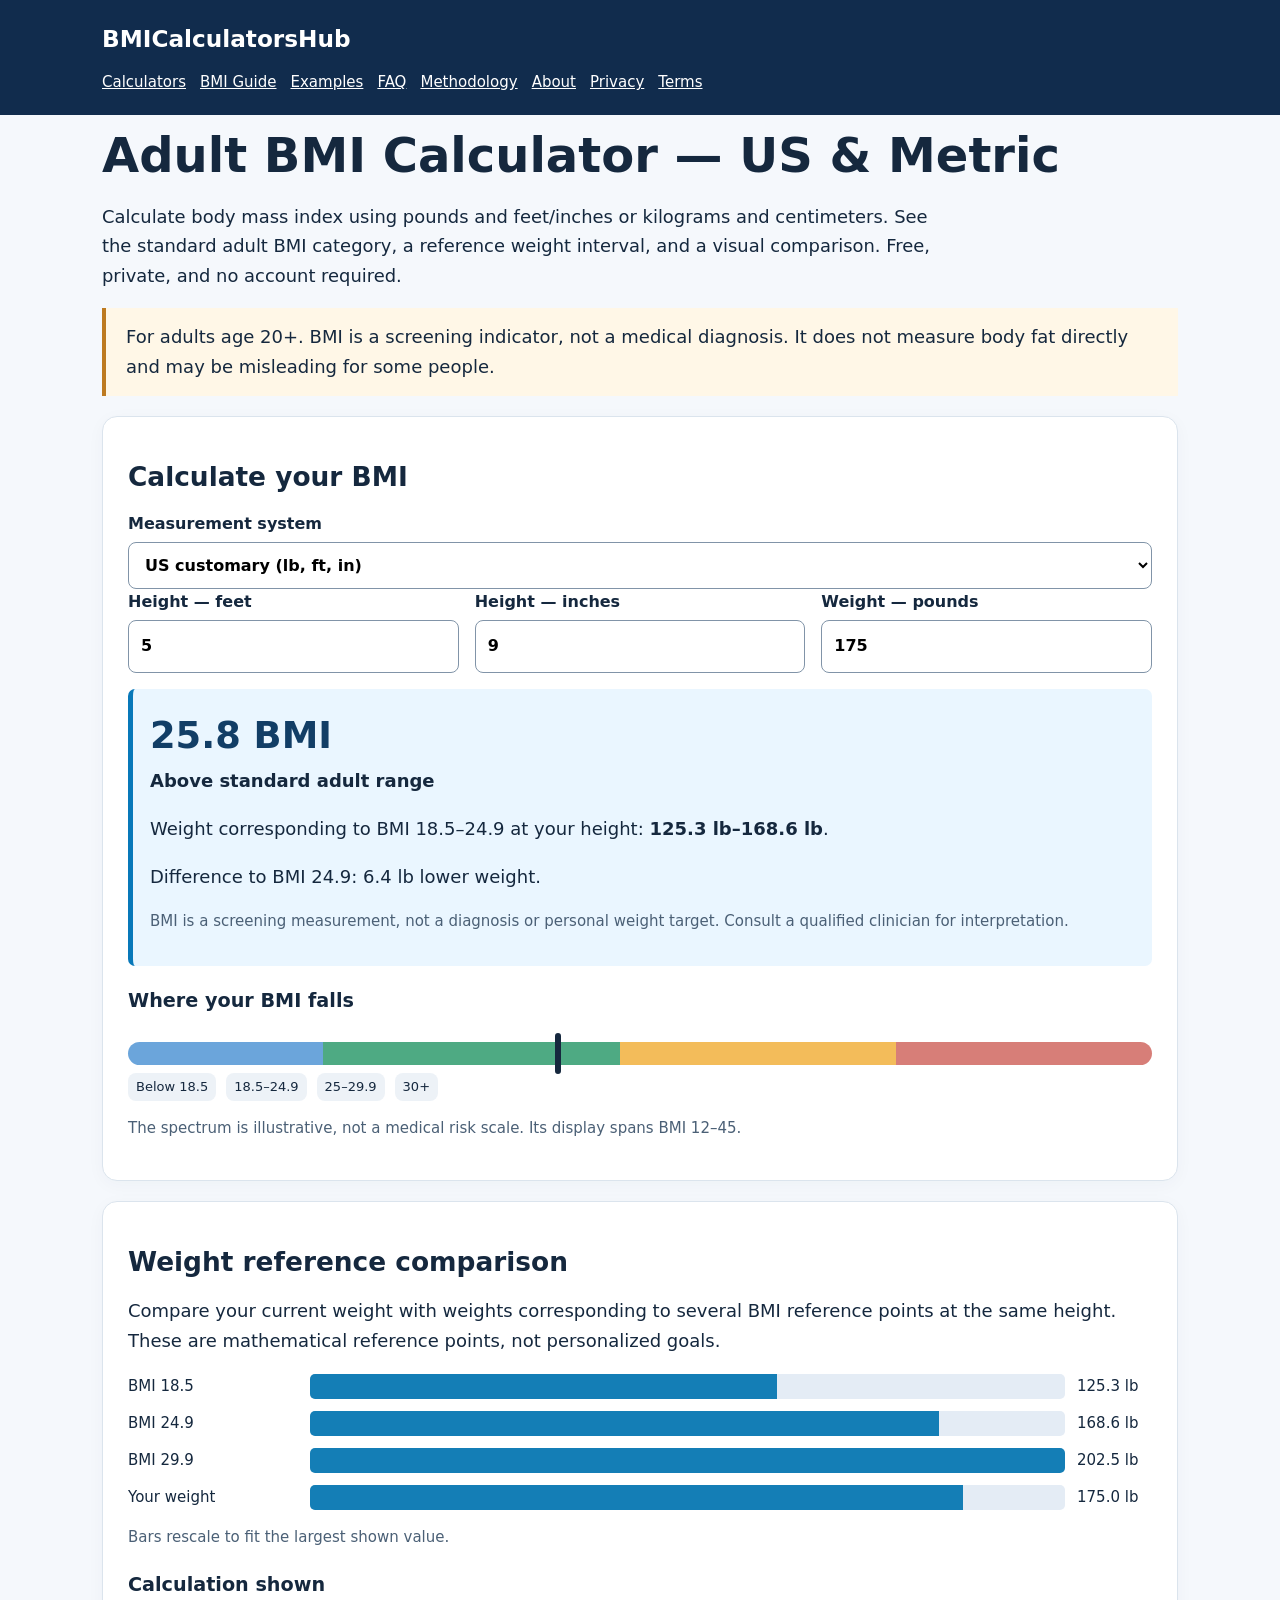
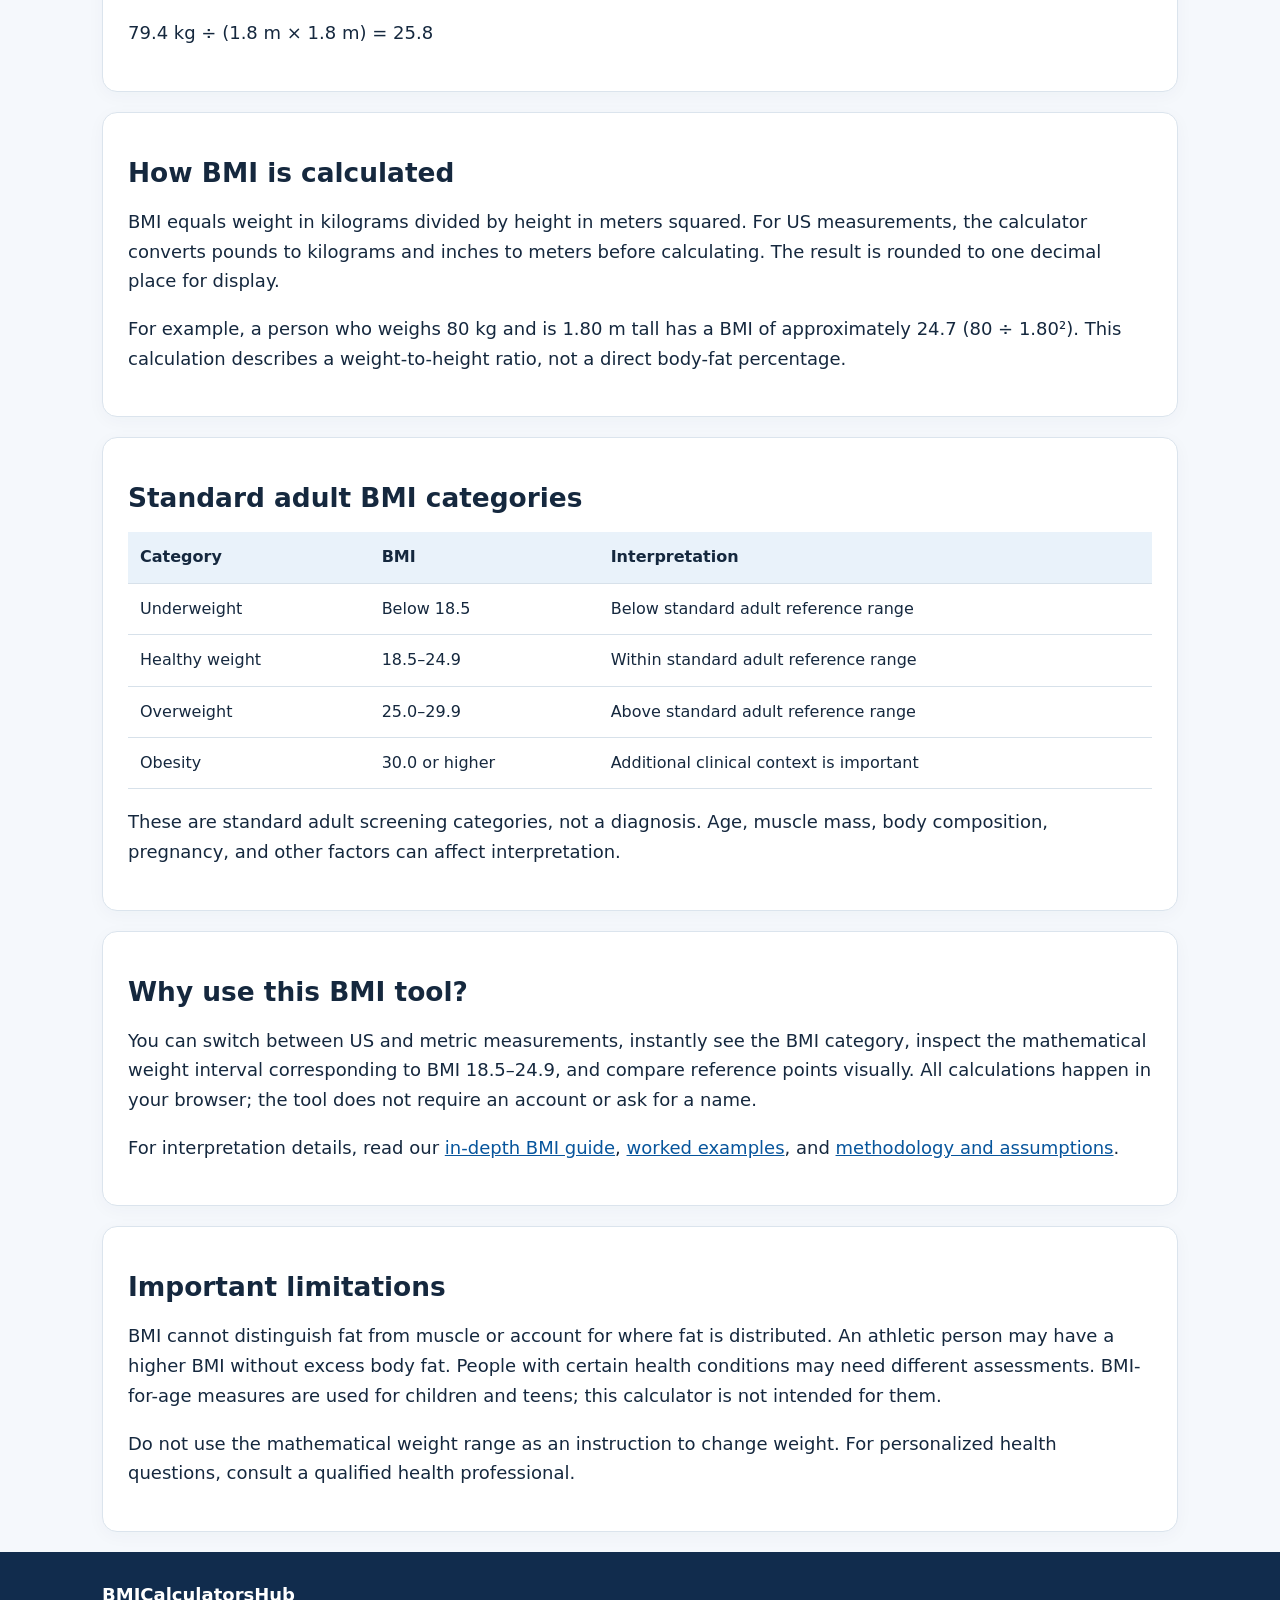
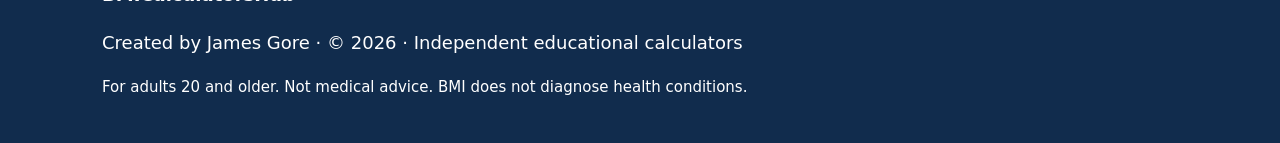
==== commit 5e7b2802: "Add files via upload" ====
--- a/index.html
+++ b/index.html
@@ -1 +1 @@
-<!doctype html><html lang="en"><head><meta charset="utf-8"><meta name="viewport" content="width=device-width,initial-scale=1"><meta name="theme-color" content="#112c4d"><title>Adult BMI Calculator | BMICalculatorsHub</title><meta name="description" content="Free adult BMI calculator with US and metric inputs, category guidance, reference weights, interactive visuals, and clear limitations."><link rel="canonical" href="https://bmicalculatorshub.com/index.html"><link rel="stylesheet" href="style.css"><script async src="https://pagead2.googlesyndication.com/pagead/js/adsbygoogle.js?client=ca-pub-5287196493103465" crossorigin="anonymous"></script></head><body><header><div class="wrap"><a class="brand" href="index.html">BMICalculatorsHub</a><nav aria-label="Main navigation"><a href="index.html">Calculators</a><a href="guide.html">BMI Guide</a><a href="examples.html">Examples</a><a href="faq.html">FAQ</a><a href="methodology.html">Methodology</a><a href="about.html">About</a><a href="privacy.html">Privacy</a><a href="terms.html">Terms</a></nav></div></header><main class="wrap"><h1>Adult BMI Calculator — US & Metric</h1><p class="lead">Calculate body mass index using pounds and feet/inches or kilograms and centimeters. See the standard adult BMI category, a reference weight interval, and a visual comparison. Free, private, and no account required.</p><div class="callout">For adults age 20+. BMI is a screening indicator, not a medical diagnosis. It does not measure body fat directly and may be misleading for some people.</div><section class="panel"><h2>Calculate your BMI</h2><label for="unit">Measurement system<select id="unit"><option value="us">US customary (lb, ft, in)</option><option value="metric">Metric (kg, cm)</option></select></label><div id="usFields" class="fields"><label>Height — feet<input id="feet" type="number" min="1" max="8" value="5" step="1"></label><label>Height — inches<input id="inches" type="number" min="0" max="11.99" value="9" step="0.1"></label><label>Weight — pounds<input id="pounds" type="number" min="1" max="1400" value="175" step="0.1"></label></div><div id="metricFields" class="fields" hidden><label>Height — centimeters<input id="heightCm" type="number" min="50" max="275" value="175" step="0.1"></label><label>Weight — kilograms<input id="weightKg" type="number" min="1" max="650" value="79" step="0.1"></label></div><div class="result" id="results" role="status" aria-live="polite"></div><h3>Where your BMI falls</h3><div class="meter" aria-label="Visual BMI spectrum"><div id="marker" class="marker"></div></div><div class="legend"><span>Below 18.5</span><span>18.5–24.9</span><span>25–29.9</span><span>30+</span></div><p class="small muted">The spectrum is illustrative, not a medical risk scale. Its display spans BMI 12–45.</p></section><section class="panel"><h2>Weight reference comparison</h2><p>Compare your current weight with weights corresponding to several BMI reference points at the same height. These are mathematical reference points, not personalized goals.</p><div class="bars"><div class="barrow"><span>BMI 18.5</span><div class="bartrack"><div class="barfill" id="bar1"></div></div><span id="bar1v"></span></div><div class="barrow"><span>BMI 24.9</span><div class="bartrack"><div class="barfill" id="bar2"></div></div><span id="bar2v"></span></div><div class="barrow"><span>BMI 29.9</span><div class="bartrack"><div class="barfill" id="bar3"></div></div><span id="bar3v"></span></div><div class="barrow"><span>Your weight</span><div class="bartrack"><div class="barfill" id="bar4"></div></div><span id="bar4v"></span></div></div><p class="small muted">Bars rescale to fit the largest shown value.</p><h3>Calculation shown</h3><p id="formula"></p></section><section class="panel"><h2>How BMI is calculated</h2><p>BMI equals weight in kilograms divided by height in meters squared. For US measurements, the calculator converts pounds to kilograms and inches to meters before calculating. The result is rounded to one decimal place for display.</p><p>For example, a person who weighs 80 kg and is 1.80 m tall has a BMI of approximately 24.7 (80 ÷ 1.80²). This calculation describes a weight-to-height ratio, not a direct body-fat percentage.</p></section><section class="panel"><h2>Standard adult BMI categories</h2><div class="scroll"><table><thead><tr><th>Category</th><th>BMI</th><th>Interpretation</th></tr></thead><tbody><tr><td>Underweight</td><td>Below 18.5</td><td>Below standard adult reference range</td></tr><tr><td>Healthy weight</td><td>18.5–24.9</td><td>Within standard adult reference range</td></tr><tr><td>Overweight</td><td>25.0–29.9</td><td>Above standard adult reference range</td></tr><tr><td>Obesity</td><td>30.0 or higher</td><td>Additional clinical context is important</td></tr></tbody></table></div><p>These are standard adult screening categories, not a diagnosis. Age, muscle mass, body composition, pregnancy, and other factors can affect interpretation.</p></section><section class="panel"><h2>Why use this BMI tool?</h2><p>You can switch between US and metric measurements, instantly see the BMI category, inspect the mathematical weight interval corresponding to BMI 18.5–24.9, and compare reference points visually. All calculations happen in your browser; the tool does not require an account or ask for a name.</p><p>For interpretation details, read our <a href="guide.html">in-depth BMI guide</a>, <a href="examples.html">worked examples</a>, and <a href="methodology.html">methodology and assumptions</a>.</p></section><section class="panel"><h2>Important limitations</h2><p>BMI cannot distinguish fat from muscle or account for where fat is distributed. An athletic person may have a higher BMI without excess body fat. People with certain health conditions may need different assessments. BMI-for-age measures are used for children and teens; this calculator is not intended for them.</p><p>Do not use the mathematical weight range as an instruction to change weight. For personalized health questions, consult a qualified health professional.</p></section></main><footer><div class="wrap"><strong>BMICalculatorsHub</strong><nav aria-label="Footer navigation"><a href="index.html">Calculators</a><a href="guide.html">BMI Guide</a><a href="examples.html">Examples</a><a href="faq.html">FAQ</a><a href="methodology.html">Methodology</a><a href="about.html">About</a><a href="privacy.html">Privacy</a><a href="terms.html">Terms</a></nav><p>Created by James Gore · © <span data-year>2026</span> · Independent educational calculators</p><p class="small">For adults 20 and older. Not medical advice. BMI does not diagnose health conditions.</p></div></footer><script src="script.js" defer></script></body></html>+<!doctype html><html lang="en"><head><meta charset="utf-8"><meta name="viewport" content="width=device-width,initial-scale=1"><meta name="theme-color" content="#112c4d"><title>Adult BMI Calculator | BMICalculatorsHub</title><meta name="description" content="Free adult BMI calculator with US and metric inputs, category guidance, reference weights, interactive visuals, and clear limitations."><link rel="canonical" href="https://bmicalculatorshub.com/index.html"><link rel="stylesheet" href="style.css"><script async src="https://pagead2.googlesyndication.com/pagead/js/adsbygoogle.js?client=ca-pub-5287196493103465" crossorigin="anonymous"></script></head><body><header><div class="wrap"><a class="brand" href="index.html">BMICalculatorsHub</a><nav aria-label="Main navigation"><a href="index.html">Calculators</a><a href="guide.html">BMI Guide</a><a href="examples.html">Examples</a><a href="faq.html">FAQ</a><a href="methodology.html">Methodology</a><a href="about.html">About</a><a href="privacy.html">Privacy</a><a href="terms.html">Terms</a></nav></div></header><main class="wrap"><h1>Adult BMI Calculator — US & Metric</h1><p class="lead">Calculate body mass index using pounds and feet/inches or kilograms and centimeters. See the standard adult BMI category, a reference weight interval, and a visual comparison. Free, private, and no account required.</p><div class="callout">For adults age 20+. BMI is a screening indicator, not a medical diagnosis. It does not measure body fat directly and may be misleading for some people.</div><section class="panel"><h2>Calculate your BMI</h2><label for="unit">Measurement system<select id="unit"><option value="us">US customary (lb, ft, in)</option><option value="metric">Metric (kg, cm)</option></select></label><div id="usFields" class="fields"><label>Height — feet<input id="feet" type="number" min="1" max="8" value="5" step="1"></label><label>Height — inches<input id="inches" type="number" min="0" max="11.99" value="9" step="0.1"></label><label>Weight — pounds<input id="pounds" type="number" min="1" max="1400" value="175" step="0.1"></label></div><div id="metricFields" class="fields" hidden><label>Height — centimeters<input id="heightCm" type="number" min="50" max="275" value="175" step="0.1"></label><label>Weight — kilograms<input id="weightKg" type="number" min="1" max="650" value="79" step="0.1"></label></div><div class="result" id="results" role="status" aria-live="polite"></div><h3>Where your BMI falls</h3><div class="meter" aria-label="Visual BMI spectrum"><div id="marker" class="marker"></div></div><div class="legend"><span>Below 18.5</span><span>18.5–24.9</span><span>25–29.9</span><span>30+</span></div><p class="small muted">The spectrum is illustrative, not a medical risk scale. Its display spans BMI 12–45.</p></section><section class="panel"><h2>Weight reference comparison</h2><p>Compare your current weight with weights corresponding to several BMI reference points at the same height. These are mathematical reference points, not personalized goals.</p><div class="bars"><div class="barrow"><span>BMI 18.5</span><div class="bartrack"><div class="barfill" id="bar1"></div></div><span id="bar1v"></span></div><div class="barrow"><span>BMI 24.9</span><div class="bartrack"><div class="barfill" id="bar2"></div></div><span id="bar2v"></span></div><div class="barrow"><span>BMI 29.9</span><div class="bartrack"><div class="barfill" id="bar3"></div></div><span id="bar3v"></span></div><div class="barrow"><span>Your weight</span><div class="bartrack"><div class="barfill" id="bar4"></div></div><span id="bar4v"></span></div></div><p class="small muted">Bars rescale to fit the largest shown value.</p><h3>Calculation shown</h3><p id="formula"></p></section><section class="panel"><h2>How BMI is calculated</h2><p>BMI equals weight in kilograms divided by height in meters squared. For US measurements, the calculator converts pounds to kilograms and inches to meters before calculating. The result is rounded to one decimal place for display.</p><p>For example, a person who weighs 80 kg and is 1.80 m tall has a BMI of approximately 24.7 (80 ÷ 1.80²). This calculation describes a weight-to-height ratio, not a direct body-fat percentage.</p></section><section class="panel"><h2>Standard adult BMI categories</h2><div class="scroll"><table><thead><tr><th>Category</th><th>BMI</th><th>Interpretation</th></tr></thead><tbody><tr><td>Underweight</td><td>Below 18.5</td><td>Below standard adult reference range</td></tr><tr><td>Healthy weight</td><td>18.5–24.9</td><td>Within standard adult reference range</td></tr><tr><td>Overweight</td><td>25.0–29.9</td><td>Above standard adult reference range</td></tr><tr><td>Obesity</td><td>30.0 or higher</td><td>Additional clinical context is important</td></tr></tbody></table></div><p>These are standard adult screening categories, not a diagnosis. Age, muscle mass, body composition, pregnancy, and other factors can affect interpretation.</p></section><section class="panel"><h2>Why use this BMI tool?</h2><p>You can switch between US and metric measurements, instantly see the BMI category, inspect the mathematical weight interval corresponding to BMI 18.5–24.9, and compare reference points visually. All calculations happen in your browser; the tool does not require an account or ask for a name.</p><p>For interpretation details, read our <a href="guide.html">in-depth BMI guide</a>, <a href="examples.html">worked examples</a>, and <a href="methodology.html">methodology and assumptions</a>.</p></section><section class="panel"><h2>Important limitations</h2><p>BMI cannot distinguish fat from muscle or account for where fat is distributed. An athletic person may have a higher BMI without excess body fat. People with certain health conditions may need different assessments. BMI-for-age measures are used for children and teens; this calculator is not intended for them.</p><p>Do not use the mathematical weight range as an instruction to change weight. For personalized health questions, consult a qualified health professional.</p></section></main><footer><div class="wrap"><strong>BMICalculatorsHub</strong><p>Created by James Gore · © <span data-year>2026</span> · Independent educational calculators</p><p class="small">For adults 20 and older. Not medical advice. BMI does not diagnose health conditions.</p></div></footer><script src="script.js" defer></script></body></html>
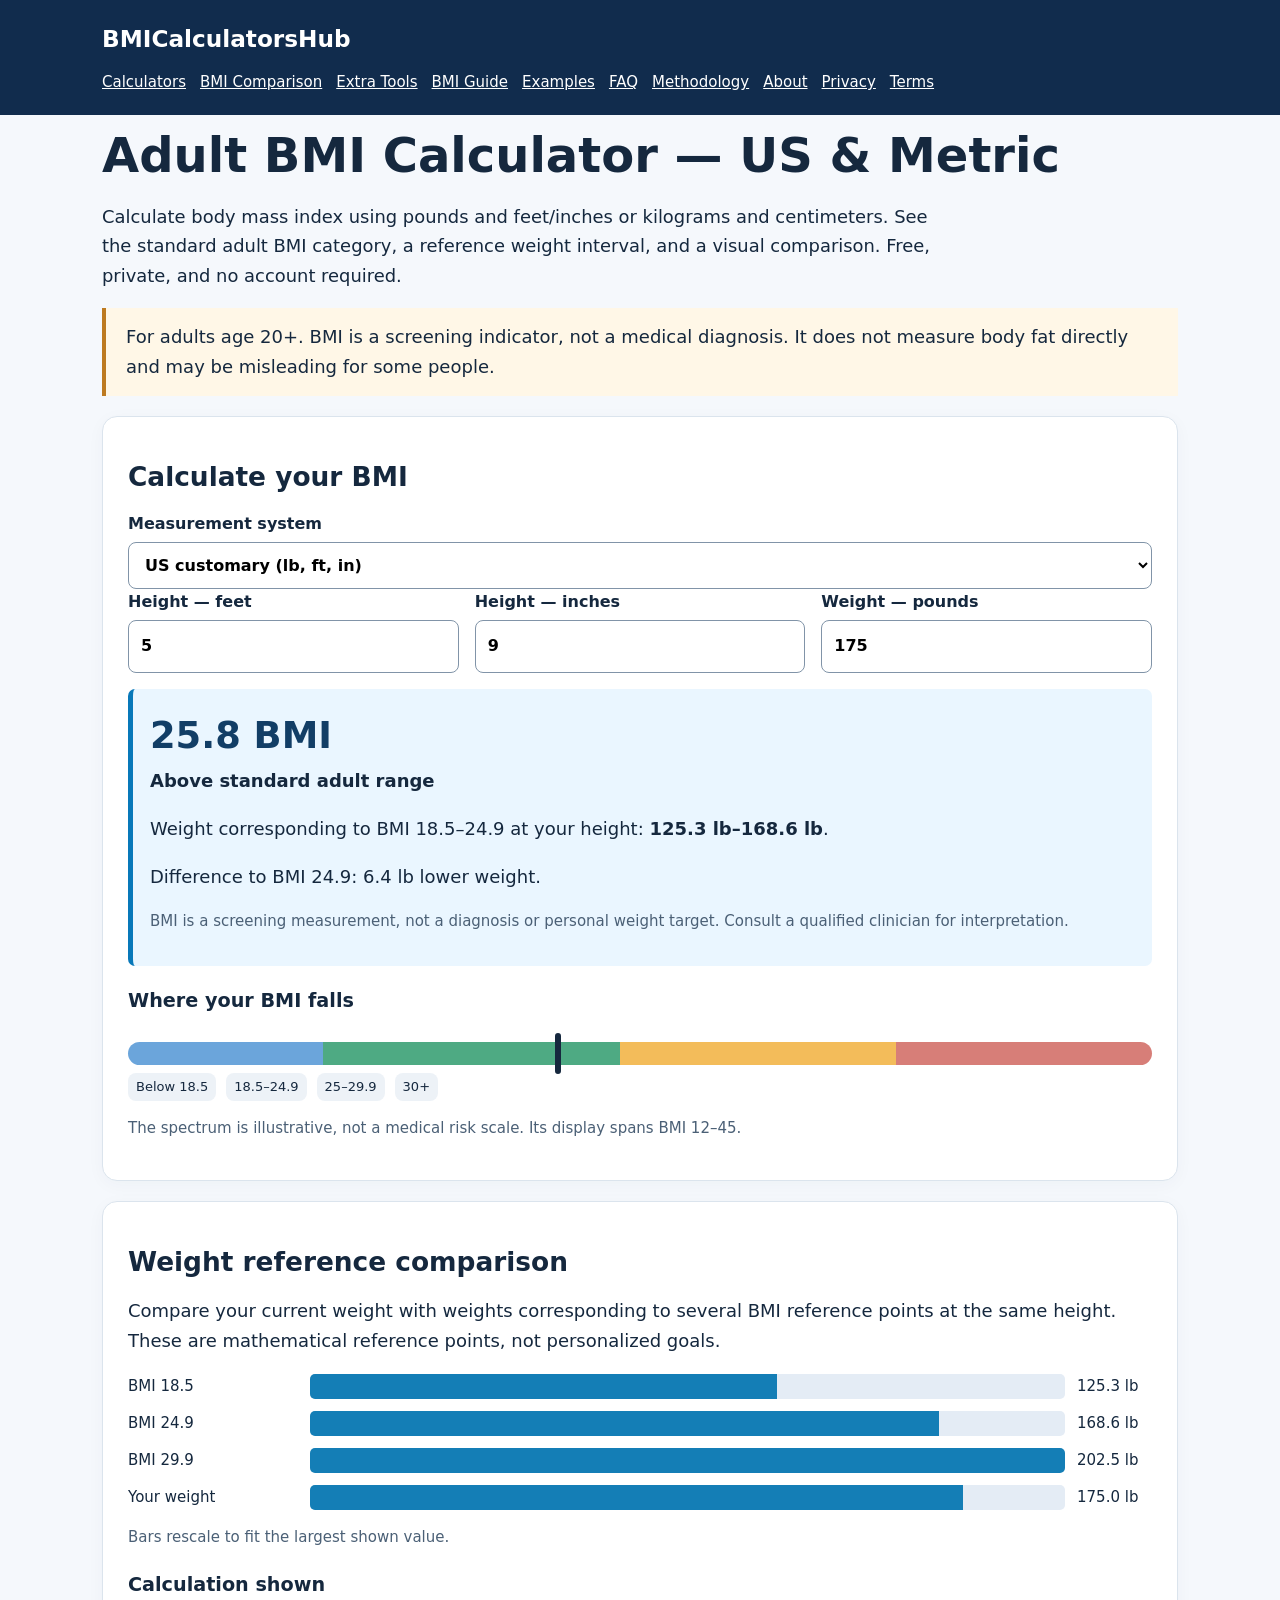
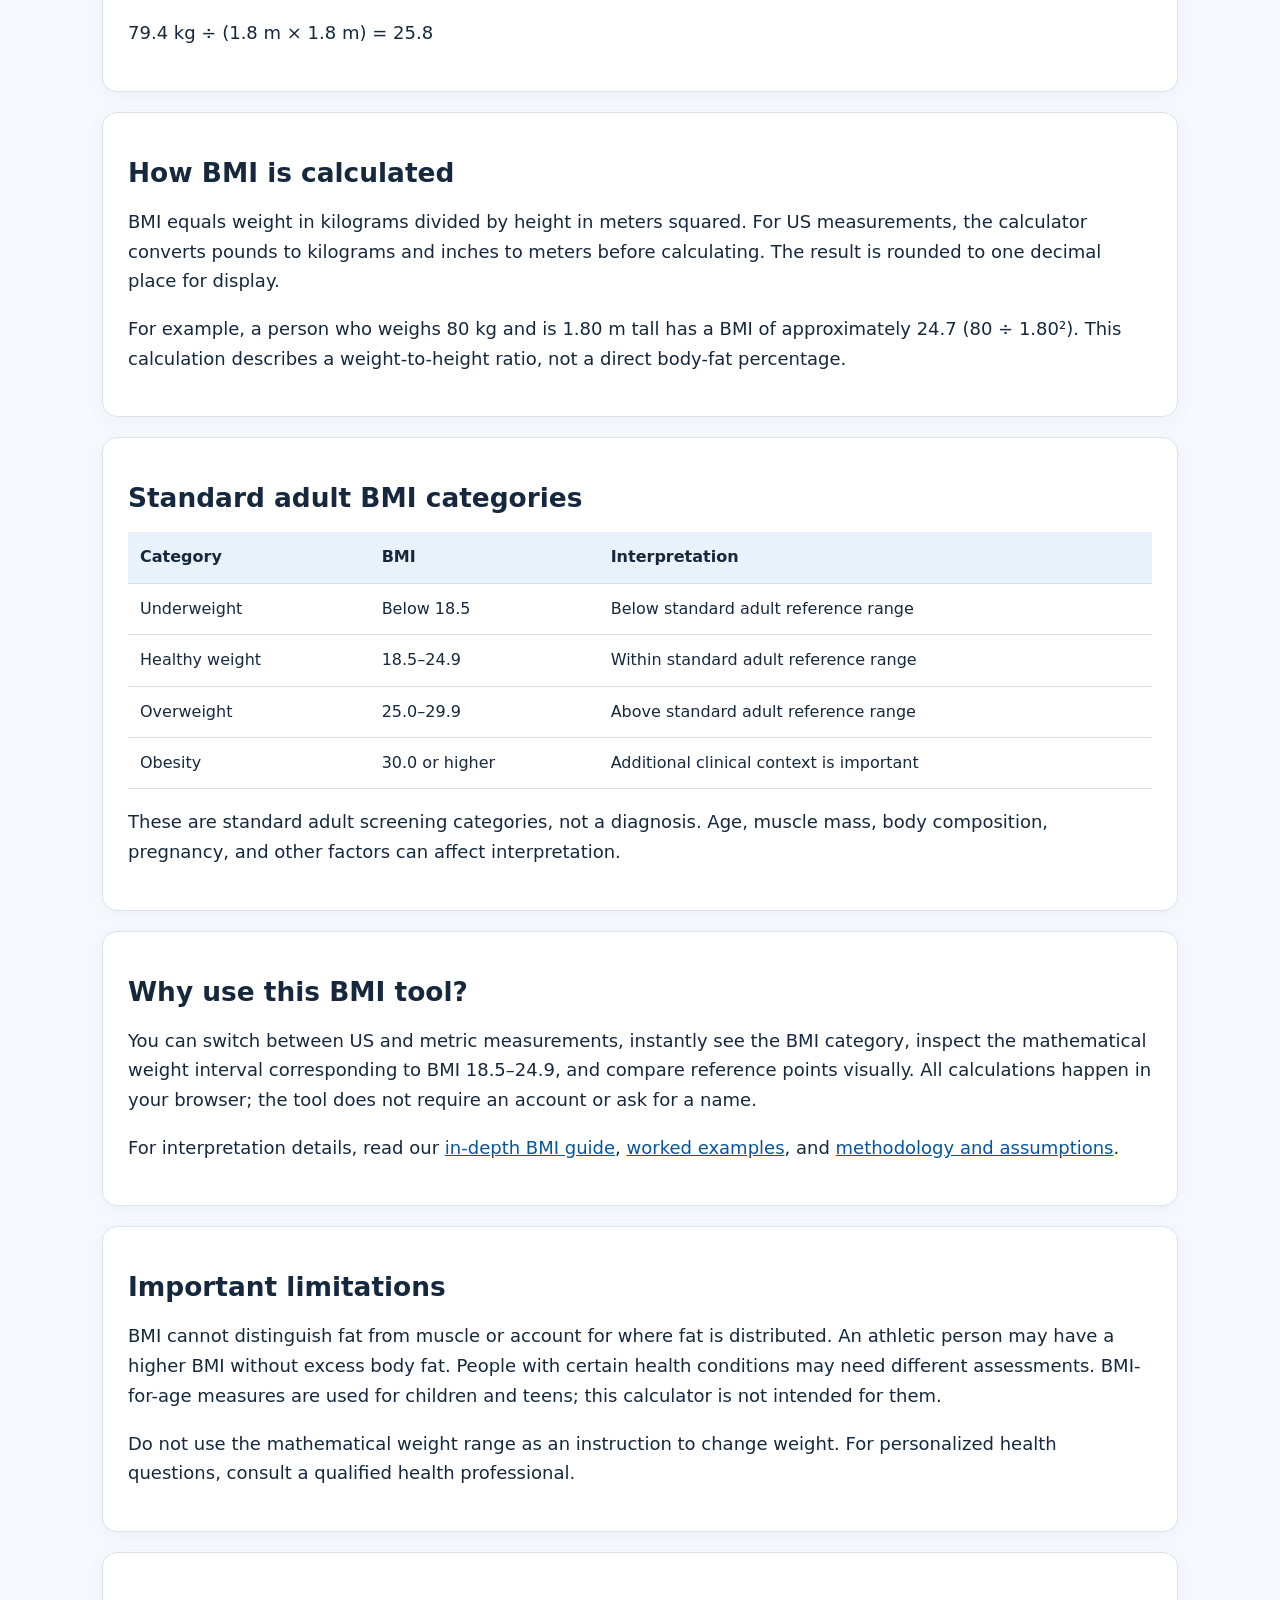
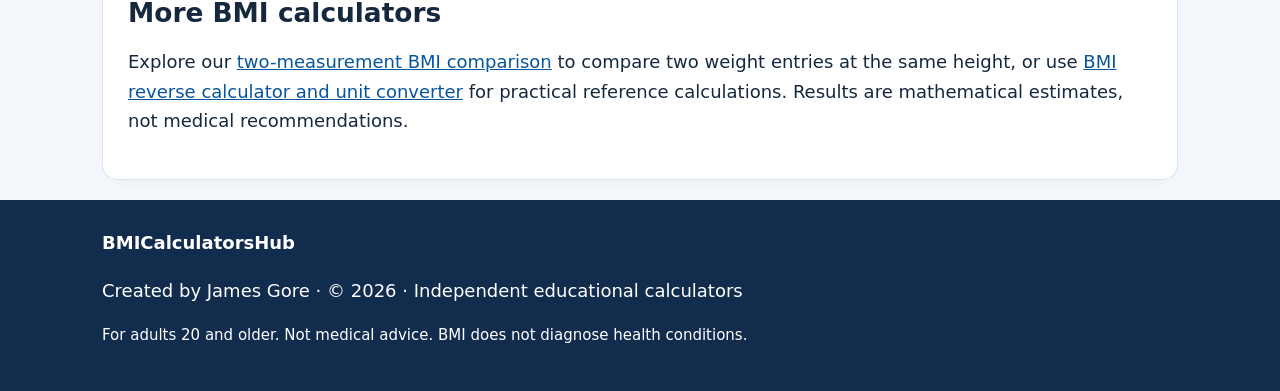
==== commit 4db58a0f: "Add files via upload" ====
--- a/index.html
+++ b/index.html
@@ -1 +1 @@
-<!doctype html><html lang="en"><head><meta charset="utf-8"><meta name="viewport" content="width=device-width,initial-scale=1"><meta name="theme-color" content="#112c4d"><title>Adult BMI Calculator | BMICalculatorsHub</title><meta name="description" content="Free adult BMI calculator with US and metric inputs, category guidance, reference weights, interactive visuals, and clear limitations."><link rel="canonical" href="https://bmicalculatorshub.com/index.html"><link rel="stylesheet" href="style.css"><script async src="https://pagead2.googlesyndication.com/pagead/js/adsbygoogle.js?client=ca-pub-5287196493103465" crossorigin="anonymous"></script></head><body><header><div class="wrap"><a class="brand" href="index.html">BMICalculatorsHub</a><nav aria-label="Main navigation"><a href="index.html">Calculators</a><a href="guide.html">BMI Guide</a><a href="examples.html">Examples</a><a href="faq.html">FAQ</a><a href="methodology.html">Methodology</a><a href="about.html">About</a><a href="privacy.html">Privacy</a><a href="terms.html">Terms</a></nav></div></header><main class="wrap"><h1>Adult BMI Calculator — US & Metric</h1><p class="lead">Calculate body mass index using pounds and feet/inches or kilograms and centimeters. See the standard adult BMI category, a reference weight interval, and a visual comparison. Free, private, and no account required.</p><div class="callout">For adults age 20+. BMI is a screening indicator, not a medical diagnosis. It does not measure body fat directly and may be misleading for some people.</div><section class="panel"><h2>Calculate your BMI</h2><label for="unit">Measurement system<select id="unit"><option value="us">US customary (lb, ft, in)</option><option value="metric">Metric (kg, cm)</option></select></label><div id="usFields" class="fields"><label>Height — feet<input id="feet" type="number" min="1" max="8" value="5" step="1"></label><label>Height — inches<input id="inches" type="number" min="0" max="11.99" value="9" step="0.1"></label><label>Weight — pounds<input id="pounds" type="number" min="1" max="1400" value="175" step="0.1"></label></div><div id="metricFields" class="fields" hidden><label>Height — centimeters<input id="heightCm" type="number" min="50" max="275" value="175" step="0.1"></label><label>Weight — kilograms<input id="weightKg" type="number" min="1" max="650" value="79" step="0.1"></label></div><div class="result" id="results" role="status" aria-live="polite"></div><h3>Where your BMI falls</h3><div class="meter" aria-label="Visual BMI spectrum"><div id="marker" class="marker"></div></div><div class="legend"><span>Below 18.5</span><span>18.5–24.9</span><span>25–29.9</span><span>30+</span></div><p class="small muted">The spectrum is illustrative, not a medical risk scale. Its display spans BMI 12–45.</p></section><section class="panel"><h2>Weight reference comparison</h2><p>Compare your current weight with weights corresponding to several BMI reference points at the same height. These are mathematical reference points, not personalized goals.</p><div class="bars"><div class="barrow"><span>BMI 18.5</span><div class="bartrack"><div class="barfill" id="bar1"></div></div><span id="bar1v"></span></div><div class="barrow"><span>BMI 24.9</span><div class="bartrack"><div class="barfill" id="bar2"></div></div><span id="bar2v"></span></div><div class="barrow"><span>BMI 29.9</span><div class="bartrack"><div class="barfill" id="bar3"></div></div><span id="bar3v"></span></div><div class="barrow"><span>Your weight</span><div class="bartrack"><div class="barfill" id="bar4"></div></div><span id="bar4v"></span></div></div><p class="small muted">Bars rescale to fit the largest shown value.</p><h3>Calculation shown</h3><p id="formula"></p></section><section class="panel"><h2>How BMI is calculated</h2><p>BMI equals weight in kilograms divided by height in meters squared. For US measurements, the calculator converts pounds to kilograms and inches to meters before calculating. The result is rounded to one decimal place for display.</p><p>For example, a person who weighs 80 kg and is 1.80 m tall has a BMI of approximately 24.7 (80 ÷ 1.80²). This calculation describes a weight-to-height ratio, not a direct body-fat percentage.</p></section><section class="panel"><h2>Standard adult BMI categories</h2><div class="scroll"><table><thead><tr><th>Category</th><th>BMI</th><th>Interpretation</th></tr></thead><tbody><tr><td>Underweight</td><td>Below 18.5</td><td>Below standard adult reference range</td></tr><tr><td>Healthy weight</td><td>18.5–24.9</td><td>Within standard adult reference range</td></tr><tr><td>Overweight</td><td>25.0–29.9</td><td>Above standard adult reference range</td></tr><tr><td>Obesity</td><td>30.0 or higher</td><td>Additional clinical context is important</td></tr></tbody></table></div><p>These are standard adult screening categories, not a diagnosis. Age, muscle mass, body composition, pregnancy, and other factors can affect interpretation.</p></section><section class="panel"><h2>Why use this BMI tool?</h2><p>You can switch between US and metric measurements, instantly see the BMI category, inspect the mathematical weight interval corresponding to BMI 18.5–24.9, and compare reference points visually. All calculations happen in your browser; the tool does not require an account or ask for a name.</p><p>For interpretation details, read our <a href="guide.html">in-depth BMI guide</a>, <a href="examples.html">worked examples</a>, and <a href="methodology.html">methodology and assumptions</a>.</p></section><section class="panel"><h2>Important limitations</h2><p>BMI cannot distinguish fat from muscle or account for where fat is distributed. An athletic person may have a higher BMI without excess body fat. People with certain health conditions may need different assessments. BMI-for-age measures are used for children and teens; this calculator is not intended for them.</p><p>Do not use the mathematical weight range as an instruction to change weight. For personalized health questions, consult a qualified health professional.</p></section></main><footer><div class="wrap"><strong>BMICalculatorsHub</strong><p>Created by James Gore · © <span data-year>2026</span> · Independent educational calculators</p><p class="small">For adults 20 and older. Not medical advice. BMI does not diagnose health conditions.</p></div></footer><script src="script.js" defer></script></body></html>+<!doctype html><html lang="en"><head><meta charset="utf-8"><meta name="viewport" content="width=device-width,initial-scale=1"><meta name="theme-color" content="#112c4d"><title>Adult BMI Calculator | BMICalculatorsHub</title><meta name="description" content="Free adult BMI calculator with US and metric inputs, category guidance, reference weights, interactive visuals, and clear limitations."><link rel="canonical" href="https://bmicalculatorshub.com/index.html"><link rel="stylesheet" href="style.css"><script async src="https://pagead2.googlesyndication.com/pagead/js/adsbygoogle.js?client=ca-pub-5287196493103465" crossorigin="anonymous"></script></head><body><header><div class="wrap"><a class="brand" href="index.html">BMICalculatorsHub</a><nav aria-label="Main navigation"><a href="index.html">Calculators</a><a href="compare.html">BMI Comparison</a><a href="tools.html">Extra Tools</a><a href="guide.html">BMI Guide</a><a href="examples.html">Examples</a><a href="faq.html">FAQ</a><a href="methodology.html">Methodology</a><a href="about.html">About</a><a href="privacy.html">Privacy</a><a href="terms.html">Terms</a></nav></div></header><main class="wrap"><h1>Adult BMI Calculator — US & Metric</h1><p class="lead">Calculate body mass index using pounds and feet/inches or kilograms and centimeters. See the standard adult BMI category, a reference weight interval, and a visual comparison. Free, private, and no account required.</p><div class="callout">For adults age 20+. BMI is a screening indicator, not a medical diagnosis. It does not measure body fat directly and may be misleading for some people.</div><section class="panel"><h2>Calculate your BMI</h2><label for="unit">Measurement system<select id="unit"><option value="us">US customary (lb, ft, in)</option><option value="metric">Metric (kg, cm)</option></select></label><div id="usFields" class="fields"><label>Height — feet<input id="feet" type="number" min="1" max="8" value="5" step="1"></label><label>Height — inches<input id="inches" type="number" min="0" max="11.99" value="9" step="0.1"></label><label>Weight — pounds<input id="pounds" type="number" min="1" max="1400" value="175" step="0.1"></label></div><div id="metricFields" class="fields" hidden><label>Height — centimeters<input id="heightCm" type="number" min="50" max="275" value="175" step="0.1"></label><label>Weight — kilograms<input id="weightKg" type="number" min="1" max="650" value="79" step="0.1"></label></div><div class="result" id="results" role="status" aria-live="polite"></div><h3>Where your BMI falls</h3><div class="meter" aria-label="Visual BMI spectrum"><div id="marker" class="marker"></div></div><div class="legend"><span>Below 18.5</span><span>18.5–24.9</span><span>25–29.9</span><span>30+</span></div><p class="small muted">The spectrum is illustrative, not a medical risk scale. Its display spans BMI 12–45.</p></section><section class="panel"><h2>Weight reference comparison</h2><p>Compare your current weight with weights corresponding to several BMI reference points at the same height. These are mathematical reference points, not personalized goals.</p><div class="bars"><div class="barrow"><span>BMI 18.5</span><div class="bartrack"><div class="barfill" id="bar1"></div></div><span id="bar1v"></span></div><div class="barrow"><span>BMI 24.9</span><div class="bartrack"><div class="barfill" id="bar2"></div></div><span id="bar2v"></span></div><div class="barrow"><span>BMI 29.9</span><div class="bartrack"><div class="barfill" id="bar3"></div></div><span id="bar3v"></span></div><div class="barrow"><span>Your weight</span><div class="bartrack"><div class="barfill" id="bar4"></div></div><span id="bar4v"></span></div></div><p class="small muted">Bars rescale to fit the largest shown value.</p><h3>Calculation shown</h3><p id="formula"></p></section><section class="panel"><h2>How BMI is calculated</h2><p>BMI equals weight in kilograms divided by height in meters squared. For US measurements, the calculator converts pounds to kilograms and inches to meters before calculating. The result is rounded to one decimal place for display.</p><p>For example, a person who weighs 80 kg and is 1.80 m tall has a BMI of approximately 24.7 (80 ÷ 1.80²). This calculation describes a weight-to-height ratio, not a direct body-fat percentage.</p></section><section class="panel"><h2>Standard adult BMI categories</h2><div class="scroll"><table><thead><tr><th>Category</th><th>BMI</th><th>Interpretation</th></tr></thead><tbody><tr><td>Underweight</td><td>Below 18.5</td><td>Below standard adult reference range</td></tr><tr><td>Healthy weight</td><td>18.5–24.9</td><td>Within standard adult reference range</td></tr><tr><td>Overweight</td><td>25.0–29.9</td><td>Above standard adult reference range</td></tr><tr><td>Obesity</td><td>30.0 or higher</td><td>Additional clinical context is important</td></tr></tbody></table></div><p>These are standard adult screening categories, not a diagnosis. Age, muscle mass, body composition, pregnancy, and other factors can affect interpretation.</p></section><section class="panel"><h2>Why use this BMI tool?</h2><p>You can switch between US and metric measurements, instantly see the BMI category, inspect the mathematical weight interval corresponding to BMI 18.5–24.9, and compare reference points visually. All calculations happen in your browser; the tool does not require an account or ask for a name.</p><p>For interpretation details, read our <a href="guide.html">in-depth BMI guide</a>, <a href="examples.html">worked examples</a>, and <a href="methodology.html">methodology and assumptions</a>.</p></section><section class="panel"><h2>Important limitations</h2><p>BMI cannot distinguish fat from muscle or account for where fat is distributed. An athletic person may have a higher BMI without excess body fat. People with certain health conditions may need different assessments. BMI-for-age measures are used for children and teens; this calculator is not intended for them.</p><p>Do not use the mathematical weight range as an instruction to change weight. For personalized health questions, consult a qualified health professional.</p></section><section class="panel"><h2>More BMI calculators</h2><p>Explore our <a href="compare.html">two-measurement BMI comparison</a> to compare two weight entries at the same height, or use <a href="tools.html">BMI reverse calculator and unit converter</a> for practical reference calculations. Results are mathematical estimates, not medical recommendations.</p></section></main><footer><div class="wrap"><strong>BMICalculatorsHub</strong><p>Created by James Gore · © <span data-year>2026</span> · Independent educational calculators</p><p class="small">For adults 20 and older. Not medical advice. BMI does not diagnose health conditions.</p></div></footer><script src="script.js" defer></script></body></html>
